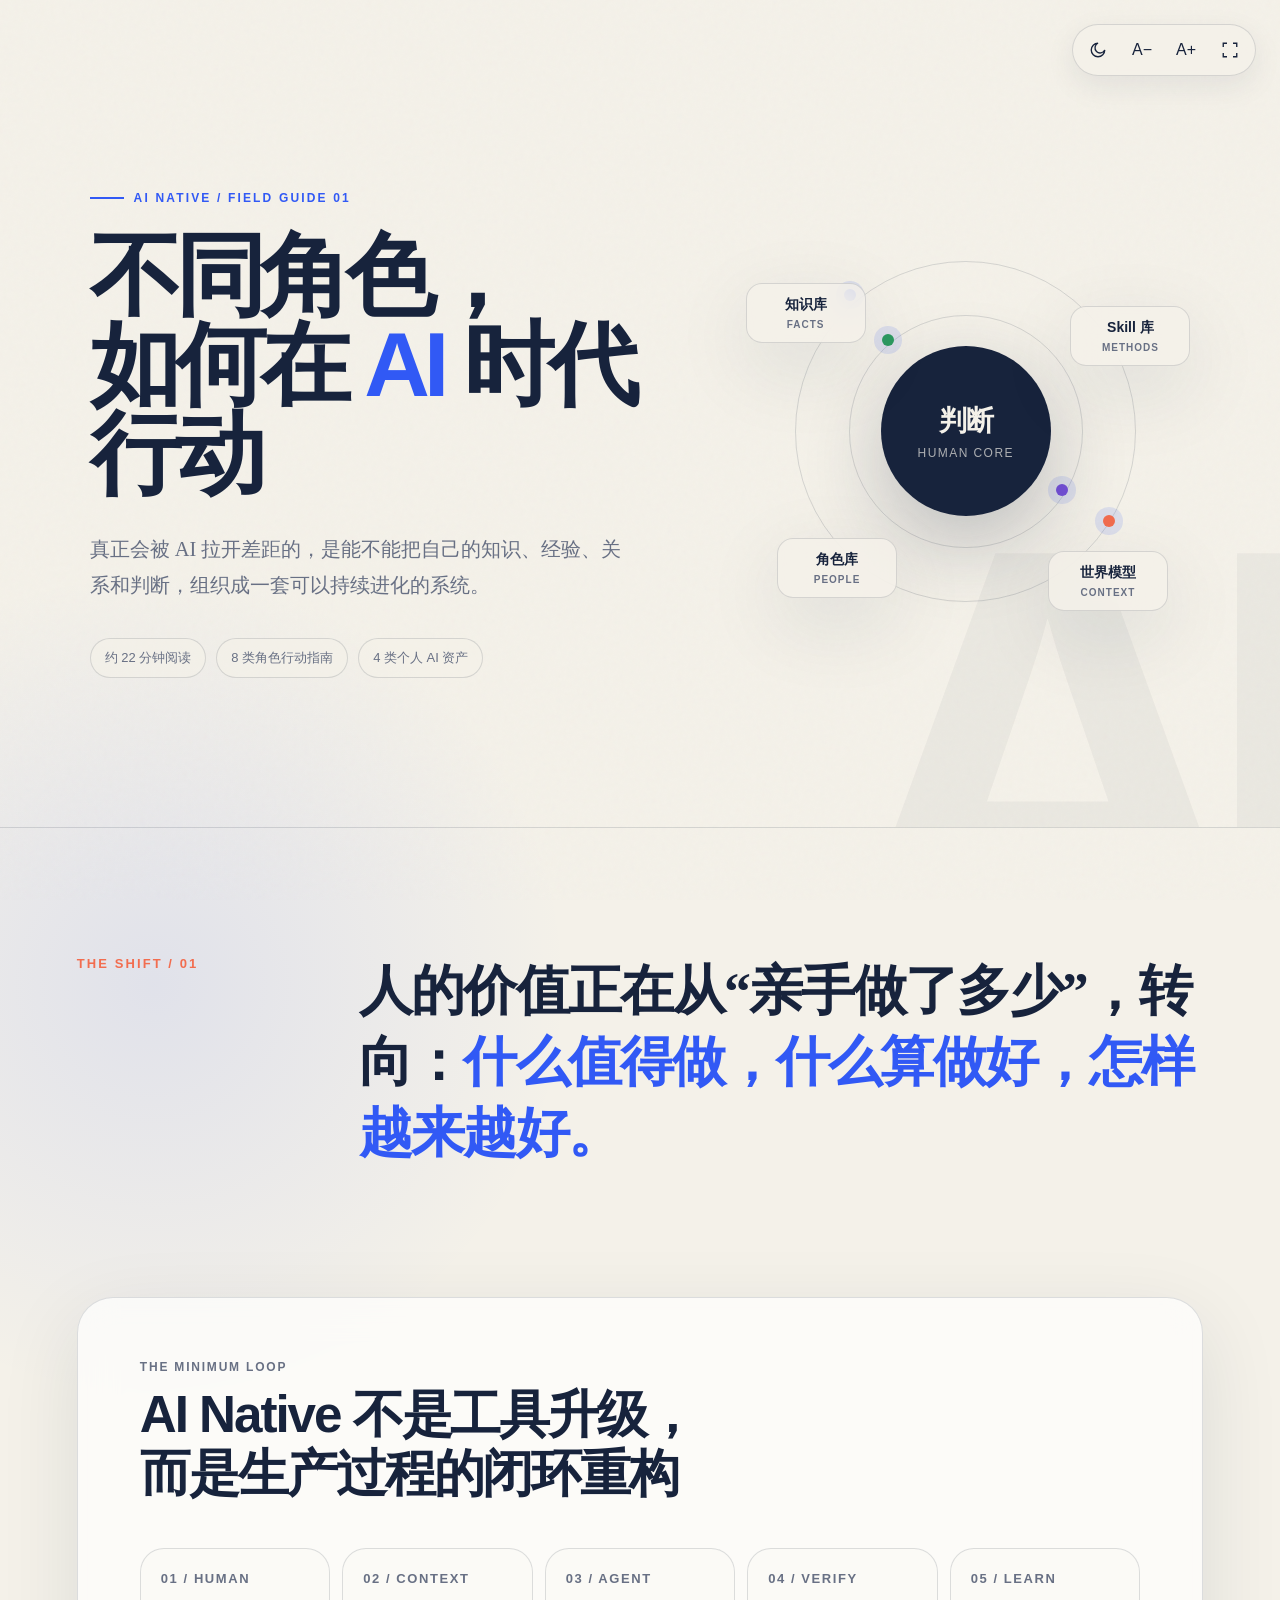
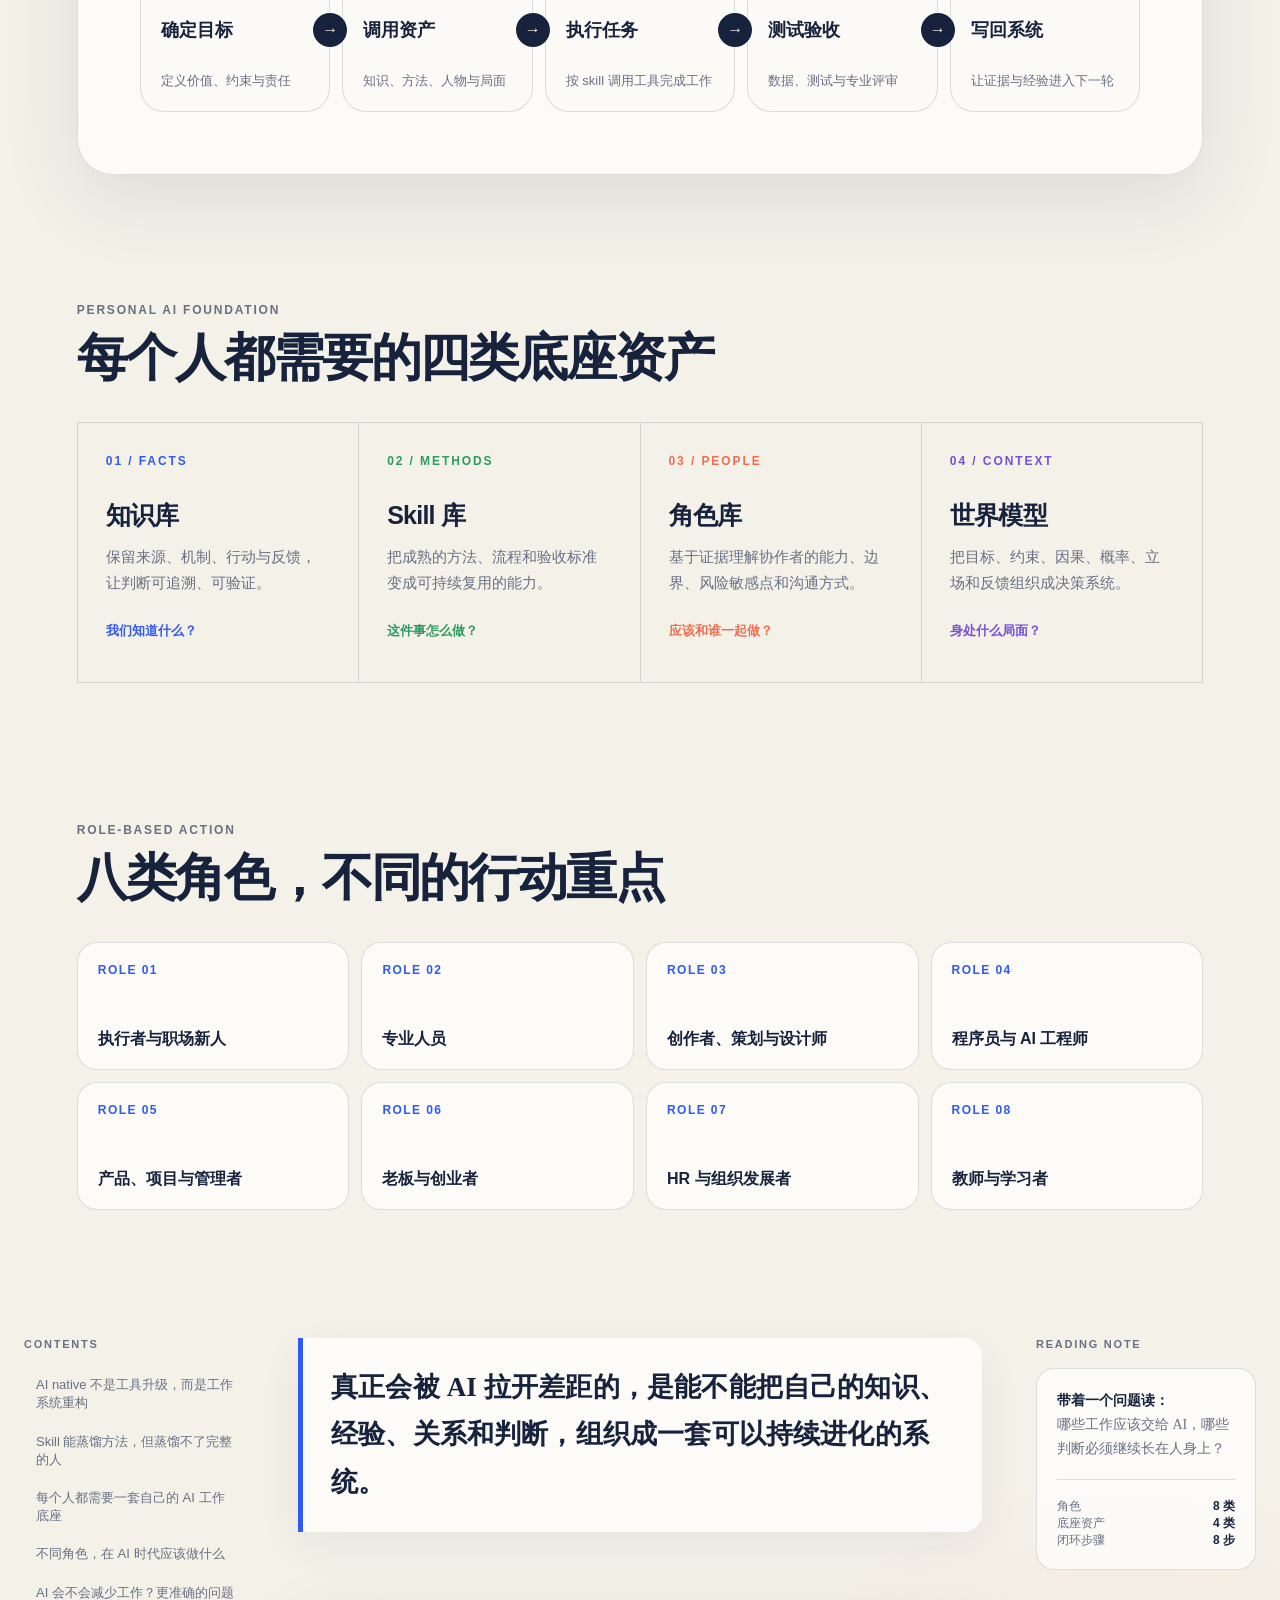
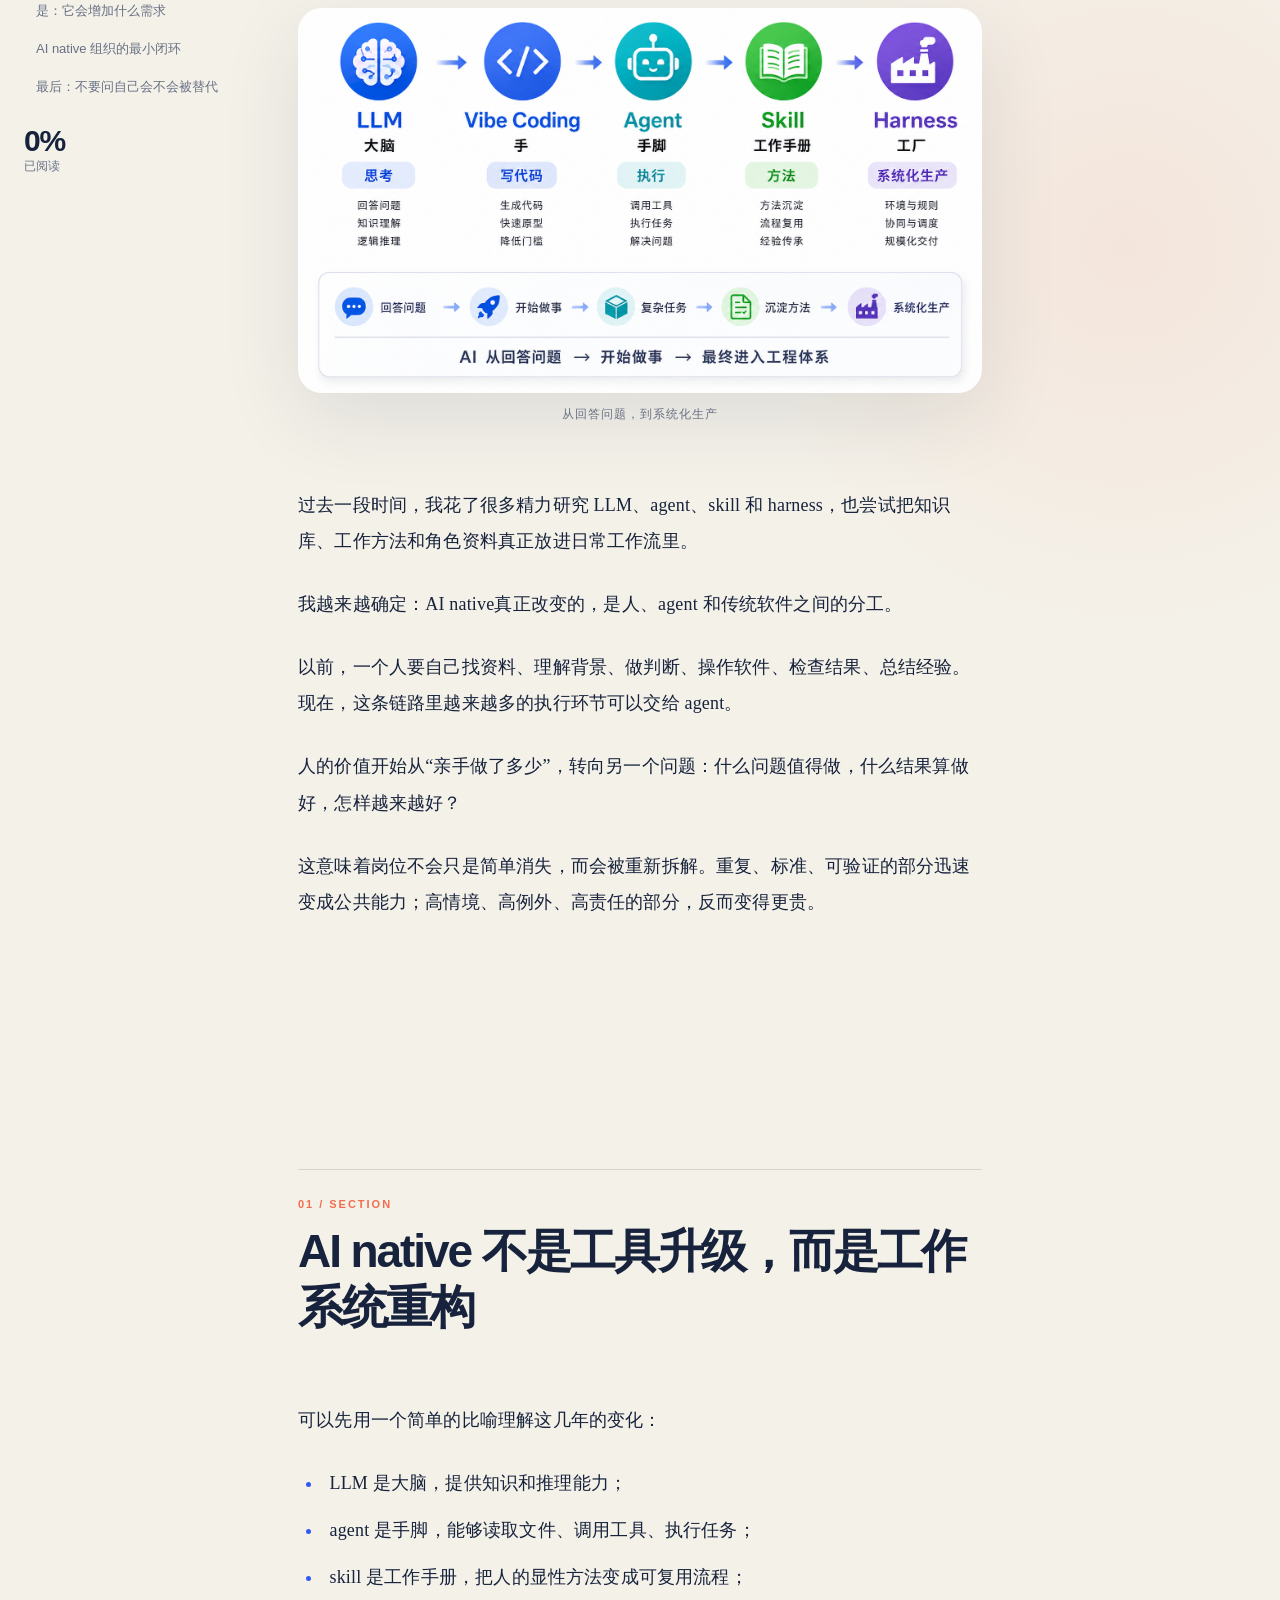
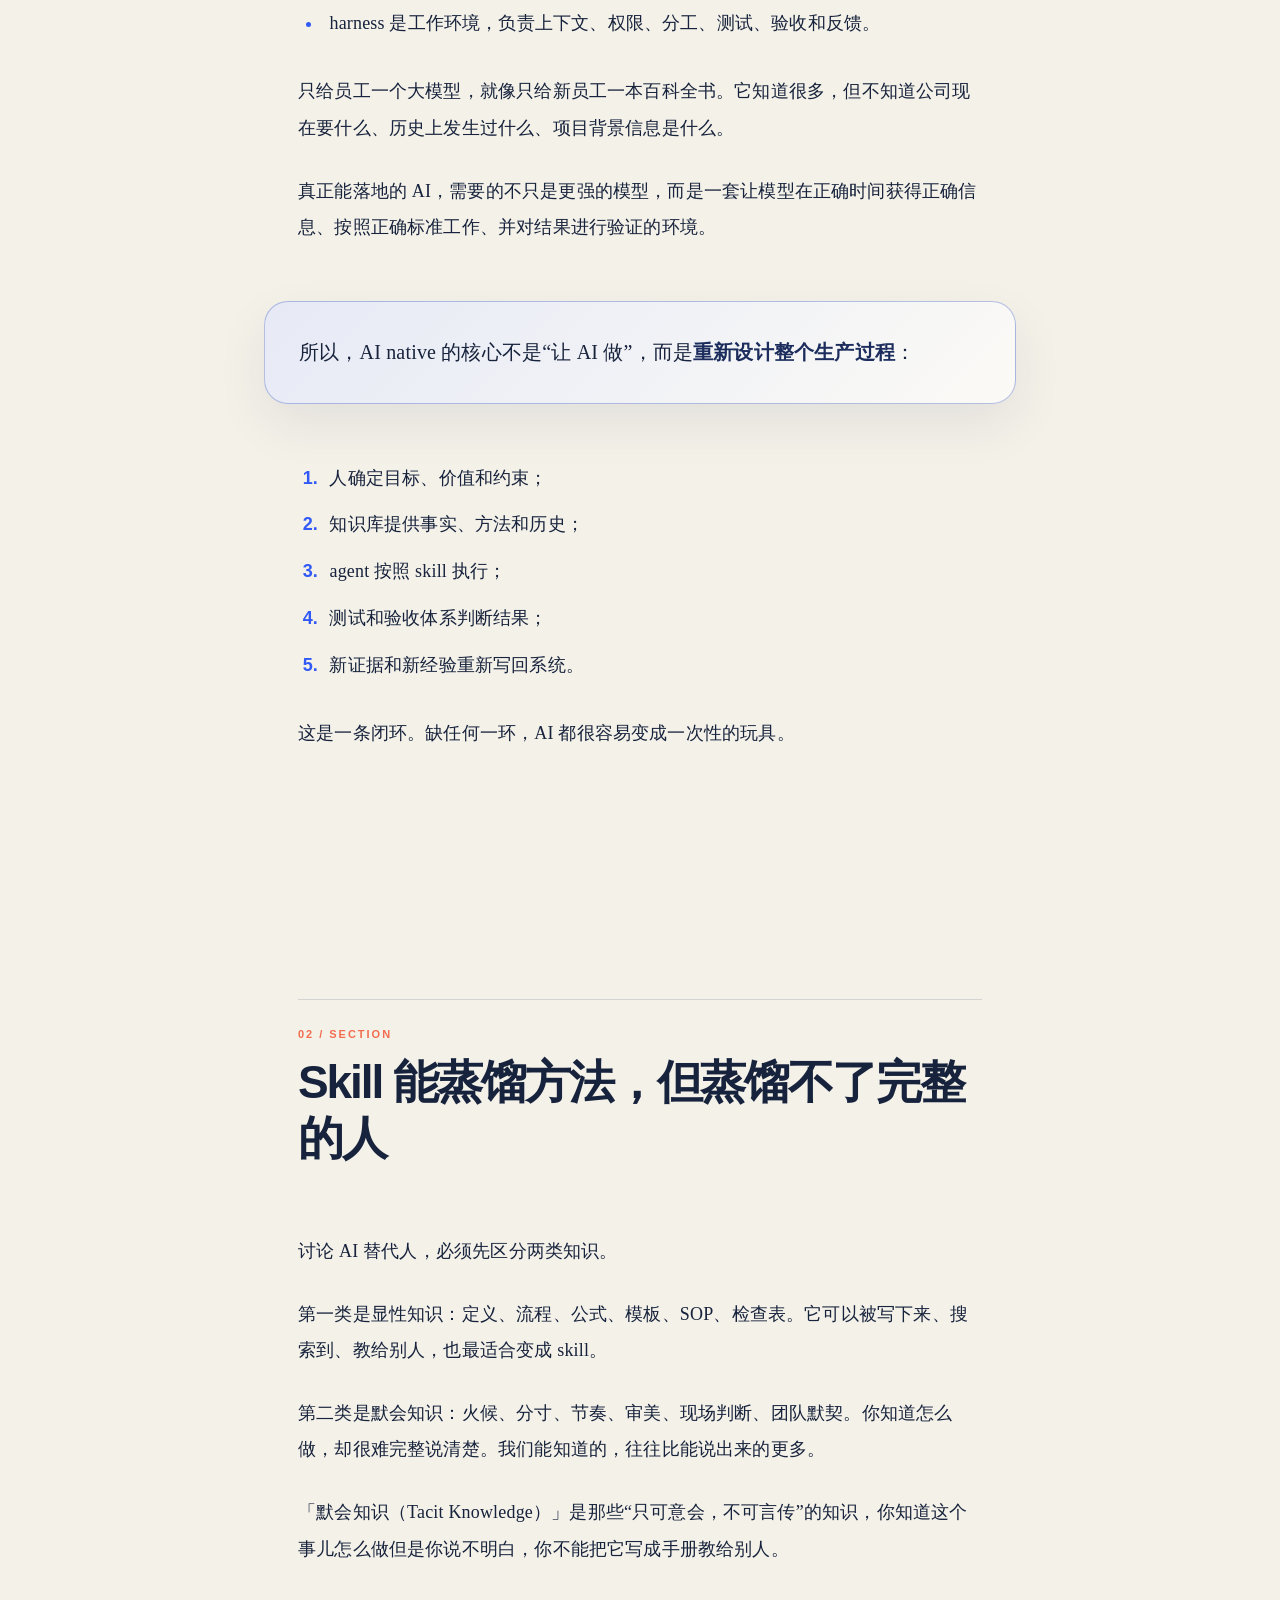
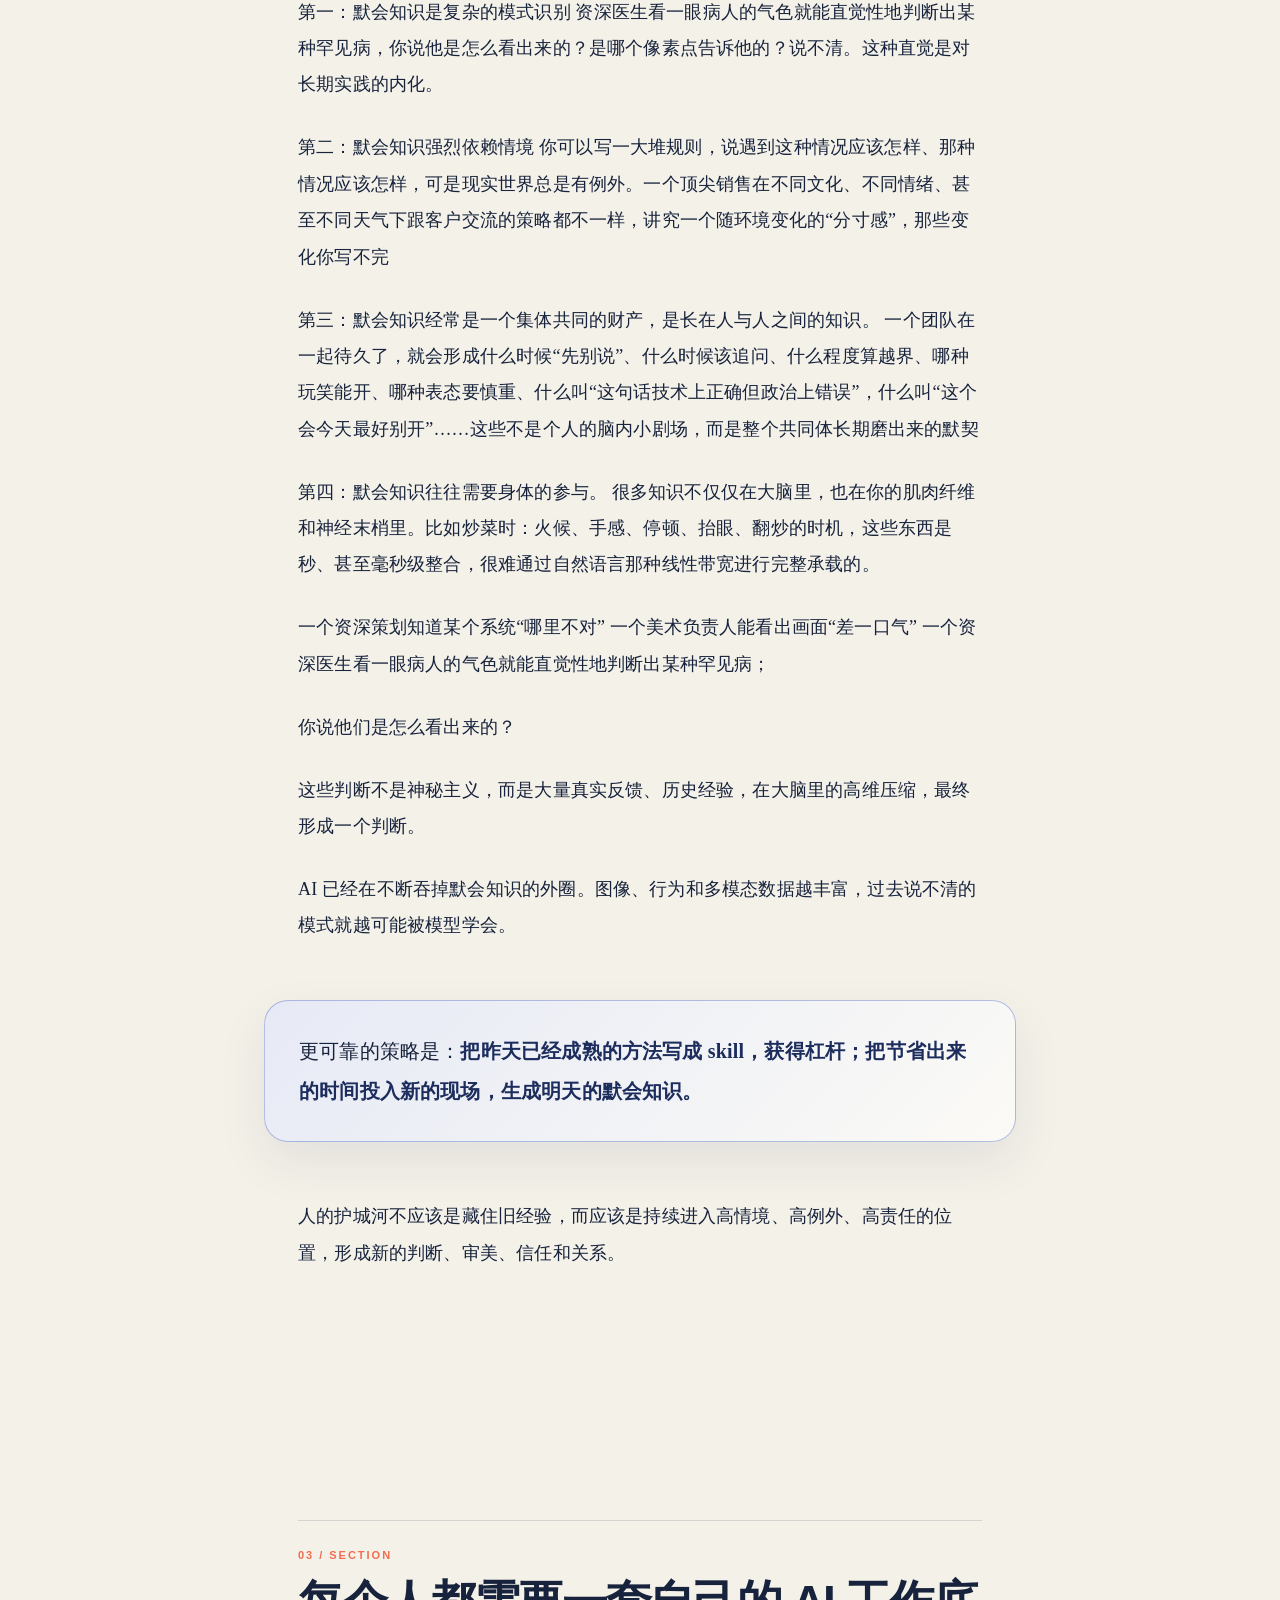
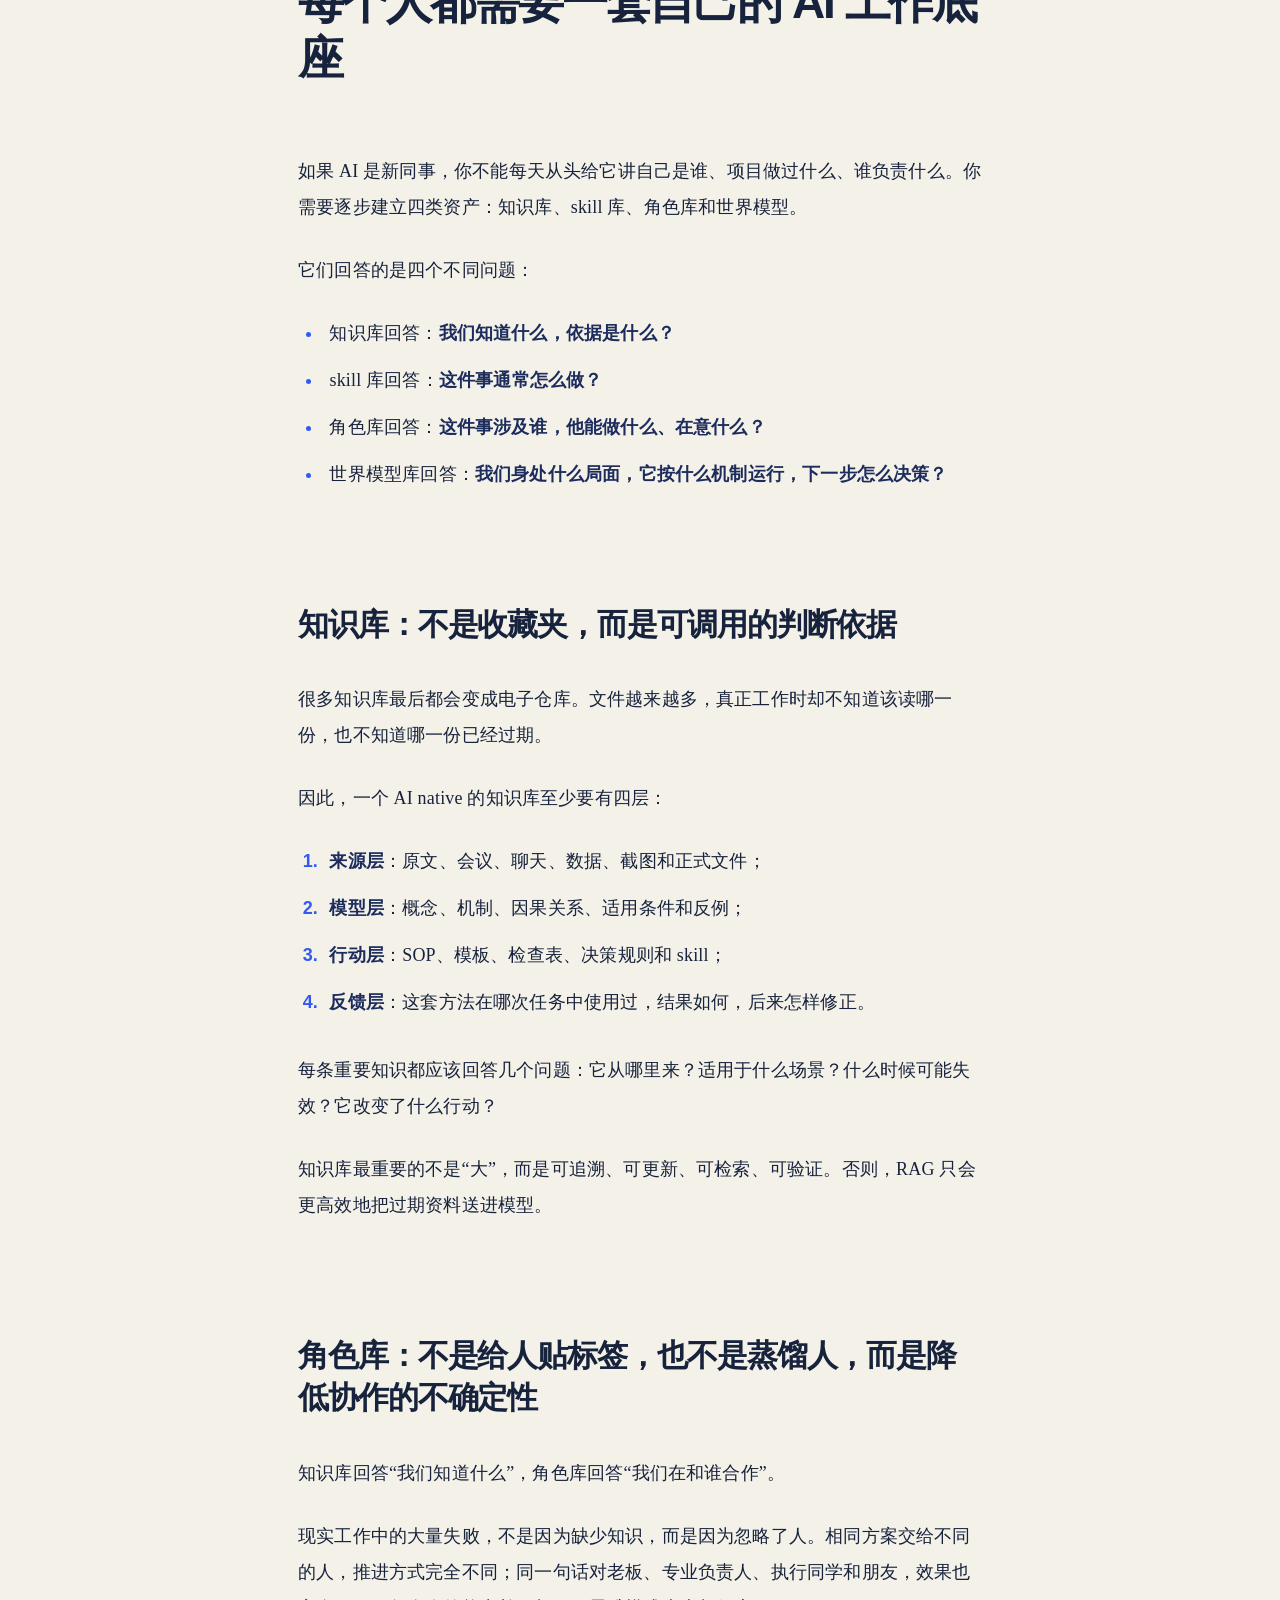
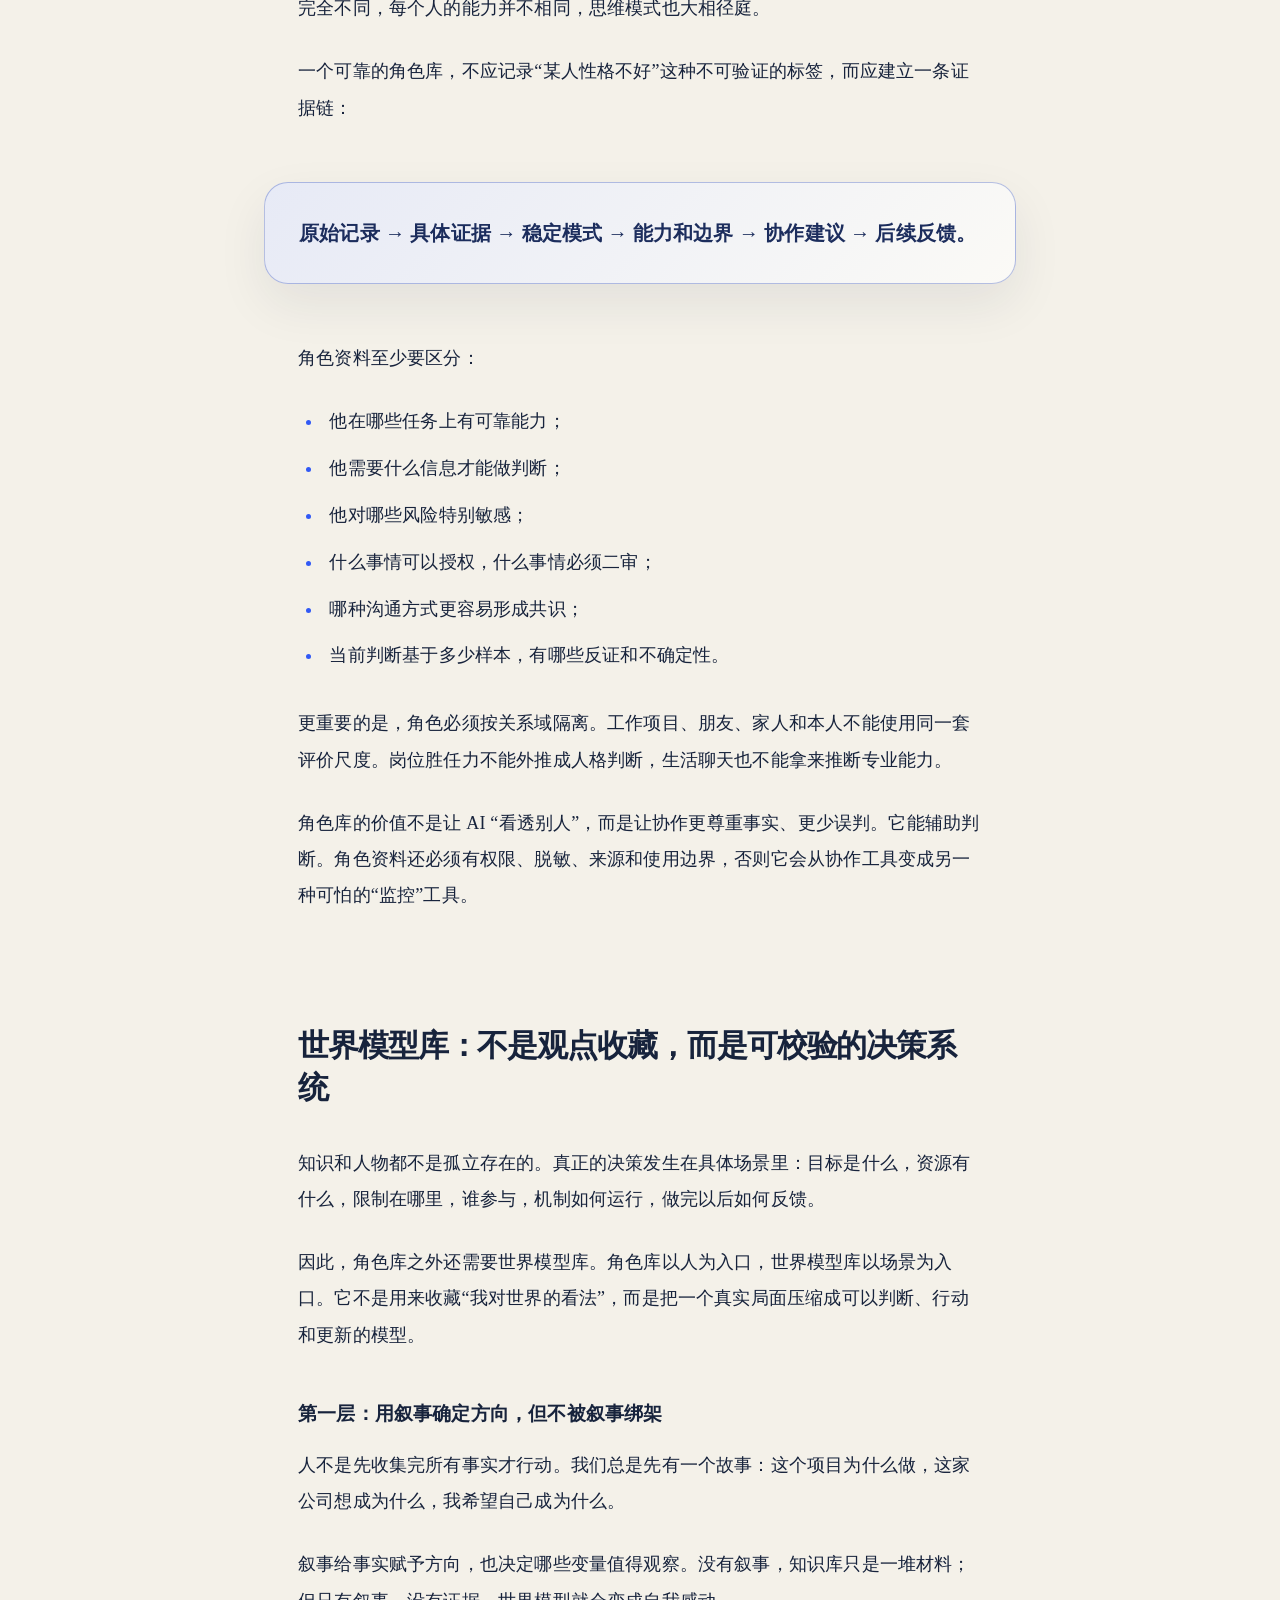
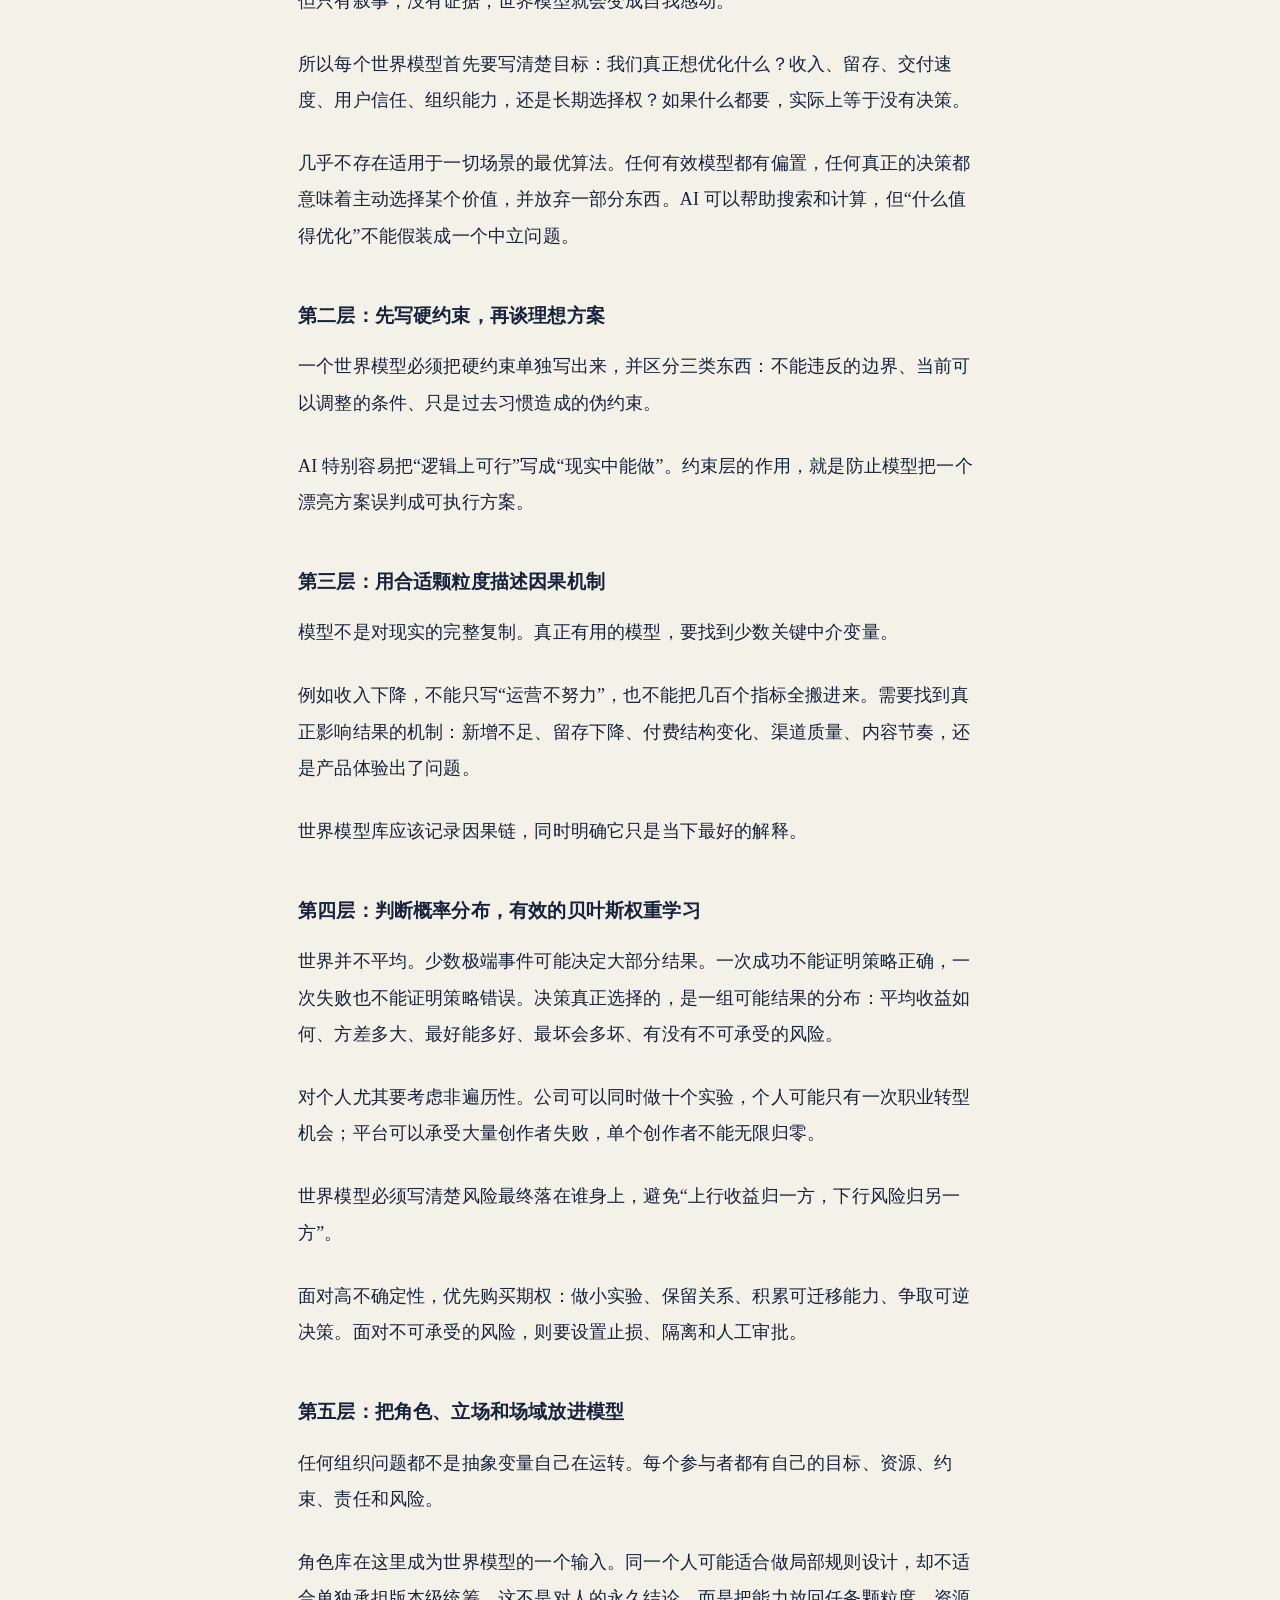
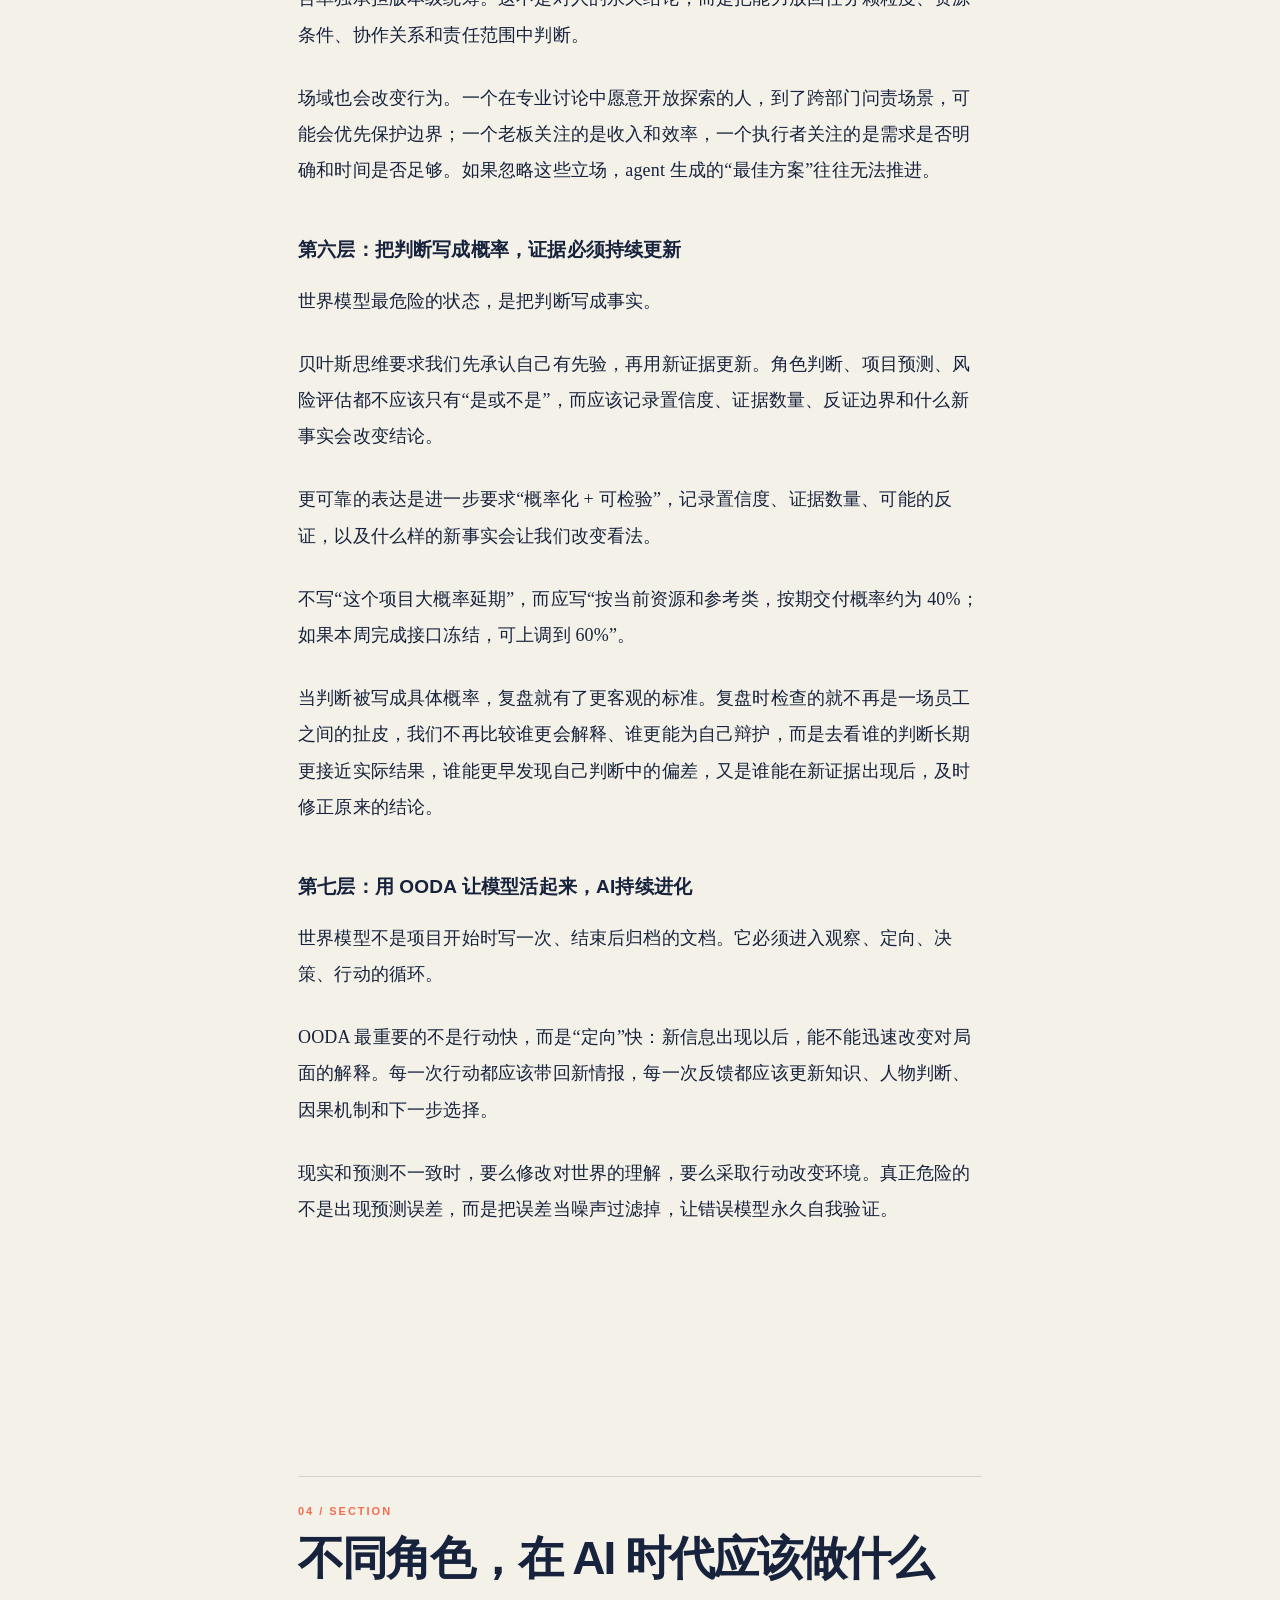
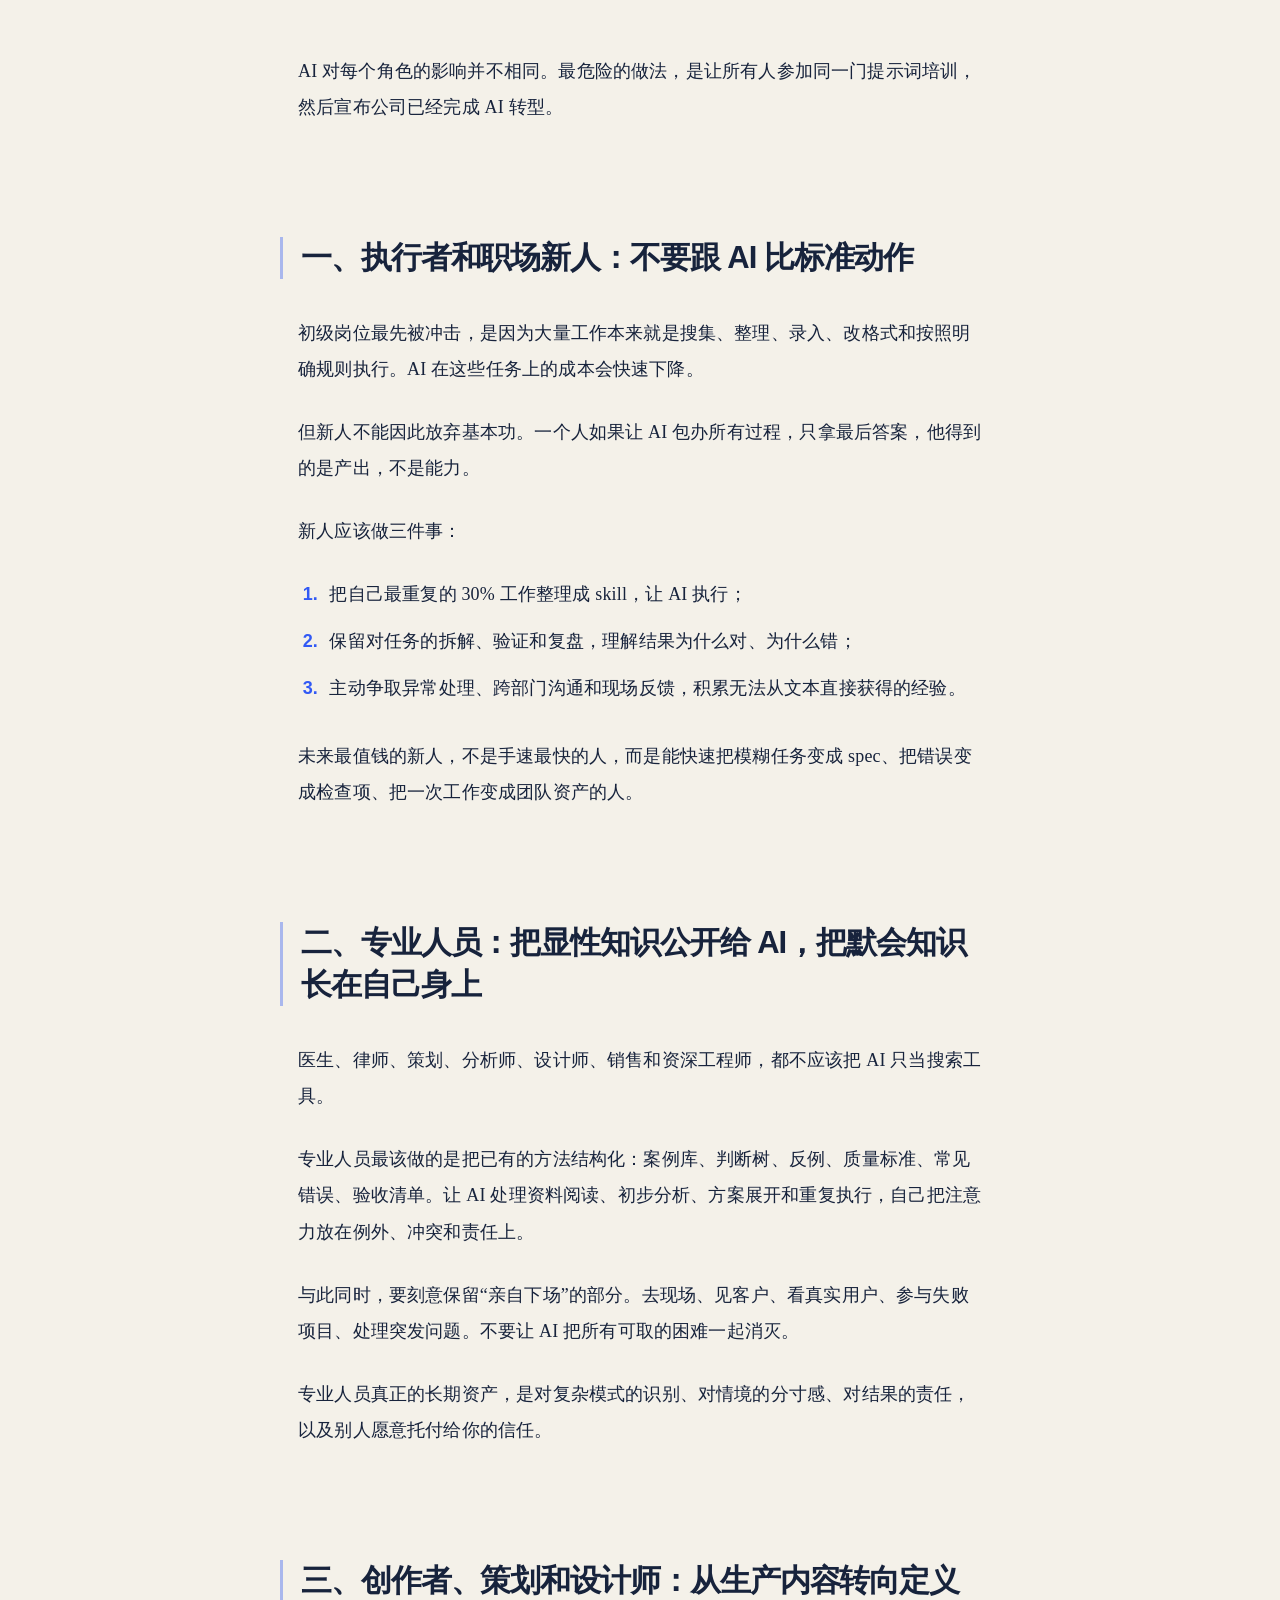
==== docs/ai-native-role-actions/index.html @ bffc010f "Publish AI native role actions" ====
<!doctype html>
<html lang="zh-CN">
<head>
  <meta charset="utf-8">
  <meta name="viewport" content="width=device-width, initial-scale=1">
  <meta name="color-scheme" content="light dark">
  <meta name="theme-color" content="#f4f1e9">
  <title>AI Native 时代：不同角色如何行动</title>
  <style>
:root {
--paper: #f4f1e9;
--paper-2: #ebe7dc;
--ink: #17233c;
--muted: #687084;
--line: rgba(23, 35, 60, .14);
--card: rgba(255, 255, 255, .68);
--solid-card: #fbfaf6;
--blue: #3159f5;
--cyan: #12a9b2;
--green: #2d9b62;
--violet: #7550d9;
--orange: #f26d4f;
--yellow: #f2c94c;
--shadow: 0 24px 80px rgba(23, 35, 60, .10);
--body-size: 18px;
--reading-width: 760px;
--sans: -apple-system, BlinkMacSystemFont, "Segoe UI", "PingFang SC", "Hiragino Sans GB", "Microsoft YaHei", sans-serif;
--serif: "Songti SC", "STSong", "Noto Serif CJK SC", ui-serif, Georgia, serif;
}
html[data-theme="dark"] {
--paper: #111725;
--paper-2: #192131;
--ink: #eef2fb;
--muted: #a7b0c1;
--line: rgba(237, 242, 251, .14);
--card: rgba(29, 38, 56, .78);
--solid-card: #1a2232;
--blue: #7390ff;
--cyan: #51ced4;
--green: #65c58f;
--violet: #a98cff;
--orange: #ff8d70;
--yellow: #ffd86a;
--shadow: 0 28px 90px rgba(0, 0, 0, .30);
}
* { box-sizing: border-box; }
html { scroll-behavior: smooth; }
body {
margin: 0;
background:
radial-gradient(circle at 12% 4%, color-mix(in srgb, var(--blue) 10%, transparent) 0, transparent 26rem),
radial-gradient(circle at 88% 14%, color-mix(in srgb, var(--orange) 9%, transparent) 0, transparent 24rem),
var(--paper);
color: var(--ink);
font-family: var(--sans);
-webkit-font-smoothing: antialiased;
text-rendering: optimizeLegibility;
}
body::before {
content: "";
position: fixed;
inset: 0;
pointer-events: none;
opacity: .20;
z-index: -1;
background-image: url("data:image/svg+xml,%3Csvg viewBox='0 0 180 180' xmlns='http://www.w3.org/2000/svg'%3E%3Cfilter id='n'%3E%3CfeTurbulence type='fractalNoise' baseFrequency='.95' numOctaves='3' stitchTiles='stitch'/%3E%3C/filter%3E%3Crect width='100%25' height='100%25' filter='url(%23n)' opacity='.12'/%3E%3C/svg%3E");
}
a { color: inherit; }
button { font: inherit; }
button, a { -webkit-tap-highlight-color: transparent; }
:focus-visible { outline: 3px solid var(--blue); outline-offset: 3px; }
::selection { background: color-mix(in srgb, var(--yellow) 68%, transparent); color: #17233c; }
.skip-link {
position: fixed;
left: 16px;
top: 16px;
z-index: 100;
transform: translateY(-160%);
padding: 12px 16px;
border-radius: 12px;
background: var(--ink);
color: var(--paper);
text-decoration: none;
transition: transform .2s ease;
}
.skip-link:focus { transform: translateY(0); }
.progress-track {
position: fixed;
inset: 0 0 auto;
height: 4px;
z-index: 90;
background: transparent;
}
.progress-bar {
width: 0;
height: 100%;
background: linear-gradient(90deg, var(--blue), var(--cyan), var(--green));
box-shadow: 0 0 18px color-mix(in srgb, var(--blue) 50%, transparent);
}
.reader-tools {
position: fixed;
right: 24px;
top: 24px;
z-index: 80;
display: flex;
align-items: center;
gap: 6px;
padding: 6px;
border: 1px solid var(--line);
border-radius: 999px;
background: color-mix(in srgb, var(--paper) 82%, transparent);
box-shadow: 0 10px 30px rgba(23, 35, 60, .08);
backdrop-filter: blur(18px);
}
.tool-button {
display: grid;
place-items: center;
width: 38px;
height: 38px;
border: 0;
border-radius: 999px;
color: var(--ink);
background: transparent;
cursor: pointer;
transition: background .18s ease, transform .18s ease;
}
.tool-button:hover { background: var(--card); transform: translateY(-1px); }
.tool-button svg { width: 18px; height: 18px; }
.hero {
position: relative;
min-height: 92vh;
display: grid;
align-items: center;
overflow: clip;
padding: 110px max(28px, 7vw) 74px;
border-bottom: 1px solid var(--line);
}
.hero::after {
content: "AI";
position: absolute;
right: -1vw;
bottom: -13vw;
color: color-mix(in srgb, var(--ink) 4%, transparent);
font: 900 min(48vw, 660px)/.75 var(--sans);
letter-spacing: -.12em;
pointer-events: none;
z-index: -1;
}
.hero-grid {
width: min(1420px, 100%);
margin: 0 auto;
display: grid;
grid-template-columns: minmax(0, 1.1fr) minmax(380px, .9fr);
align-items: center;
gap: clamp(44px, 8vw, 130px);
}
.eyebrow {
display: inline-flex;
align-items: center;
gap: 10px;
margin: 0 0 26px;
color: var(--blue);
font-size: 12px;
font-weight: 750;
letter-spacing: .18em;
text-transform: uppercase;
}
.eyebrow::before { content: ""; width: 34px; height: 2px; background: currentColor; }
.hero h1 {
max-width: 830px;
margin: 0;
font-size: clamp(48px, 7.1vw, 112px);
line-height: .98;
letter-spacing: -.065em;
font-weight: 870;
}
.hero h1 span { color: var(--blue); }
.dek {
max-width: 720px;
margin: 34px 0 0;
font: 500 clamp(18px, 1.6vw, 24px)/1.75 var(--serif);
color: var(--muted);
}
.hero-meta {
display: flex;
flex-wrap: wrap;
gap: 10px;
margin-top: 34px;
}
.meta-pill {
padding: 10px 14px;
border: 1px solid var(--line);
border-radius: 999px;
color: var(--muted);
background: color-mix(in srgb, var(--paper) 70%, transparent);
font-size: 13px;
}
.orbit {
position: relative;
aspect-ratio: 1;
min-height: 440px;
display: grid;
place-items: center;
}
.orbit-ring {
position: absolute;
inset: 12%;
border: 1px solid var(--line);
border-radius: 50%;
animation: spin 32s linear infinite;
}
.orbit-ring::before, .orbit-ring::after {
content: "";
position: absolute;
width: 12px;
height: 12px;
border-radius: 50%;
background: var(--blue);
box-shadow: 0 0 0 8px color-mix(in srgb, var(--blue) 12%, transparent);
}
.orbit-ring::before { left: 14%; top: 8%; }
.orbit-ring::after { right: 6%; bottom: 22%; background: var(--orange); }
.orbit-ring.r2 { inset: 24%; animation-direction: reverse; animation-duration: 24s; }
.orbit-ring.r2::before { background: var(--green); }
.orbit-ring.r2::after { background: var(--violet); }
.orbit-core {
position: relative;
z-index: 2;
width: 170px;
height: 170px;
display: grid;
place-items: center;
border-radius: 50%;
background: var(--ink);
color: var(--paper);
box-shadow: 0 30px 80px color-mix(in srgb, var(--ink) 24%, transparent);
text-align: center;
}
.orbit-core strong { display: block; font-size: 28px; letter-spacing: -.03em; }
.orbit-core small { display: block; margin-top: 6px; opacity: .68; font-size: 12px; letter-spacing: .12em; }
.orbit-label {
position: absolute;
z-index: 3;
min-width: 120px;
padding: 12px 16px;
border: 1px solid var(--line);
border-radius: 16px;
background: color-mix(in srgb, var(--paper) 82%, transparent);
box-shadow: var(--shadow);
backdrop-filter: blur(16px);
font-size: 14px;
font-weight: 700;
text-align: center;
}
.orbit-label small { display: block; margin-top: 5px; color: var(--muted); font-size: 10px; letter-spacing: .1em; }
.orbit-label.l1 { left: 1%; top: 17%; }
.orbit-label.l2 { right: 0; top: 22%; }
.orbit-label.l3 { left: 8%; bottom: 13%; }
.orbit-label.l4 { right: 5%; bottom: 10%; }
@keyframes spin { to { transform: rotate(360deg); } }
.manifesto {
padding: clamp(70px, 10vw, 140px) max(24px, 6vw);
}
.manifesto-inner {
max-width: 1180px;
margin: 0 auto;
display: grid;
grid-template-columns: 180px 1fr;
gap: clamp(32px, 8vw, 110px);
}
.manifesto-index {
color: var(--orange);
font-size: 13px;
font-weight: 800;
letter-spacing: .16em;
}
.manifesto blockquote {
margin: 0;
font: 650 clamp(28px, 4.2vw, 58px)/1.32 var(--serif);
letter-spacing: -.035em;
}
.manifesto blockquote em { color: var(--blue); font-style: normal; }
.system-map {
padding: 0 max(24px, 6vw) clamp(80px, 10vw, 140px);
}
.system-map-inner {
max-width: 1320px;
margin: 0 auto;
padding: clamp(28px, 5vw, 62px);
border: 1px solid var(--line);
border-radius: 36px;
background: var(--card);
box-shadow: var(--shadow);
backdrop-filter: blur(18px);
}
.section-kicker { color: var(--muted); font-size: 12px; font-weight: 750; letter-spacing: .15em; text-transform: uppercase; }
.section-title { margin: 12px 0 0; font-size: clamp(30px, 4vw, 52px); line-height: 1.15; letter-spacing: -.04em; }
.loop {
margin-top: 44px;
display: grid;
grid-template-columns: repeat(5, 1fr);
gap: 12px;
align-items: stretch;
}
.loop-step {
position: relative;
min-height: 164px;
padding: 20px;
border-radius: 24px;
background: var(--solid-card);
border: 1px solid var(--line);
display: flex;
flex-direction: column;
justify-content: space-between;
}
.loop-step:not(:last-child)::after {
content: "→";
position: absolute;
right: -18px;
top: 50%;
transform: translateY(-50%);
z-index: 2;
width: 34px;
height: 34px;
display: grid;
place-items: center;
border-radius: 50%;
background: var(--ink);
color: var(--paper);
font-weight: 800;
}
.step-no { color: var(--blue); font-size: 12px; font-weight: 800; letter-spacing: .12em; }
.loop-step strong { font-size: 18px; }
.loop-step span { color: var(--muted); font-size: 13px; line-height: 1.55; }
.asset-map {
max-width: 1320px;
margin: 0 auto;
padding: 0 max(24px, 6vw) clamp(86px, 11vw, 150px);
}
.asset-grid {
margin-top: 34px;
display: grid;
grid-template-columns: repeat(4, 1fr);
border-top: 1px solid var(--line);
border-left: 1px solid var(--line);
}
.asset-card {
min-height: 260px;
padding: 28px;
border-right: 1px solid var(--line);
border-bottom: 1px solid var(--line);
background: color-mix(in srgb, var(--paper) 62%, transparent);
transition: background .2s ease, transform .2s ease;
}
.asset-card:hover { background: var(--card); transform: translateY(-4px); }
.asset-card:nth-child(1) { --asset-color: var(--blue); }
.asset-card:nth-child(2) { --asset-color: var(--green); }
.asset-card:nth-child(3) { --asset-color: var(--orange); }
.asset-card:nth-child(4) { --asset-color: var(--violet); }
.asset-no { color: var(--asset-color); font-size: 12px; font-weight: 850; letter-spacing: .16em; }
.asset-card h3 { margin: 30px 0 12px; color: var(--ink); font-size: 25px; letter-spacing: -.03em; }
.asset-card p { margin: 0; color: var(--muted); font-size: 15px; line-height: 1.75; }
.asset-question { display: inline-block; margin-top: 26px; color: var(--asset-color); font-size: 13px; font-weight: 720; }
.role-index {
max-width: 1320px;
margin: 0 auto;
padding: 0 max(24px, 6vw) clamp(90px, 10vw, 140px);
}
.role-grid {
display: grid;
grid-template-columns: repeat(4, 1fr);
gap: 12px;
margin-top: 34px;
}
.role-link {
min-height: 128px;
padding: 20px;
border: 1px solid var(--line);
border-radius: 20px;
display: flex;
flex-direction: column;
justify-content: space-between;
text-decoration: none;
background: var(--card);
transition: transform .18s ease, border-color .18s ease, background .18s ease;
}
.role-link:hover { transform: translateY(-4px); border-color: var(--blue); background: var(--solid-card); }
.role-link b { color: var(--blue); font-size: 12px; letter-spacing: .12em; }
.role-link span { font-size: 16px; font-weight: 720; line-height: 1.35; }
.reading-shell {
position: relative;
max-width: 1320px;
margin: 0 auto;
padding: 0 24px 120px;
display: grid;
grid-template-columns: 220px minmax(0, var(--reading-width)) 220px;
justify-content: center;
gap: 54px;
}
.toc, .article-aside { position: sticky; top: 94px; align-self: start; }
.toc-label, .aside-label { margin: 0 0 18px; color: var(--muted); font-size: 11px; font-weight: 800; letter-spacing: .16em; text-transform: uppercase; }
.toc-list { margin: 0; padding: 0; list-style: none; }
.toc-list li { margin: 0 0 4px; }
.toc-list a {
display: block;
padding: 8px 10px;
border-left: 2px solid transparent;
color: var(--muted);
font-size: 13px;
line-height: 1.4;
text-decoration: none;
transition: color .18s ease, border-color .18s ease, transform .18s ease;
}
.toc-list a:hover, .toc-list a.active { color: var(--ink); border-color: var(--blue); transform: translateX(3px); }
.toc-progress { margin-top: 20px; color: var(--muted); font-size: 12px; }
.toc-progress strong { color: var(--ink); font-size: 30px; letter-spacing: -.04em; }
.aside-card {
padding: 20px;
border: 1px solid var(--line);
border-radius: 18px;
background: var(--card);
}
.aside-card p { margin: 0; color: var(--muted); font: 14px/1.7 var(--serif); }
.aside-card strong { color: var(--ink); }
.aside-rule { height: 1px; margin: 18px 0; background: var(--line); }
.aside-stat { display: flex; justify-content: space-between; gap: 12px; color: var(--muted); font-size: 12px; }
.aside-stat b { color: var(--ink); }
.article-body {
min-width: 0;
font: 400 var(--body-size)/2.02 var(--serif);
letter-spacing: .01em;
}
.article-body > h1:first-child { display: none; }
.article-body p { margin: 0 0 1.48em; }
.article-body > p:first-of-type:has(img) { margin: 0 0 64px; }
.article-body img { display: block; width: 100%; height: auto; border-radius: 24px; box-shadow: var(--shadow); }
.article-body .source-figure { position: relative; }
.article-body .source-figure::after {
content: "从回答问题，到系统化生产";
display: block;
margin-top: 12px;
color: var(--muted);
font: 12px/1.5 var(--sans);
letter-spacing: .08em;
text-align: center;
}
.article-body h2, .article-body h3 { scroll-margin-top: 84px; font-family: var(--sans); }
.article-body h2 {
position: relative;
margin: 5.4em 0 1.45em;
padding-top: 28px;
border-top: 1px solid var(--line);
font-size: clamp(30px, 4vw, 46px);
line-height: 1.22;
letter-spacing: -.045em;
}
.article-body h2::before {
content: attr(data-index);
display: block;
margin-bottom: 12px;
color: var(--orange);
font-size: 11px;
font-weight: 850;
letter-spacing: .18em;
}
.article-body h3 {
margin: 3.6em 0 1.15em;
font-size: clamp(23px, 2.5vw, 31px);
line-height: 1.35;
letter-spacing: -.035em;
}
.article-body h4 { margin: 2.5em 0 1em; font: 750 19px/1.45 var(--sans); }
.article-body strong { font-weight: 700; color: color-mix(in srgb, var(--ink) 82%, var(--blue)); }
.article-body blockquote {
margin: 0 0 2.8em;
padding: 26px 28px;
border: 0;
border-left: 5px solid var(--blue);
border-radius: 0 18px 18px 0;
background: var(--card);
color: var(--ink);
font: 620 clamp(20px, 2.6vw, 27px)/1.75 var(--serif);
box-shadow: 0 14px 44px rgba(23, 35, 60, .06);
}
.article-body blockquote p:last-child { margin-bottom: 0; }
.article-body ul, .article-body ol { margin: 0 0 1.75em; padding-left: 1.4em; }
.article-body li { margin: .58em 0; padding-left: .35em; }
.article-body li::marker { color: var(--blue); font-family: var(--sans); font-weight: 800; }
.article-body .keyline {
margin: 2.8em -34px;
padding: 30px 34px;
border-radius: 24px;
color: var(--ink);
background: linear-gradient(135deg, color-mix(in srgb, var(--blue) 10%, var(--solid-card)), var(--solid-card));
border: 1px solid color-mix(in srgb, var(--blue) 22%, var(--line));
box-shadow: 0 20px 50px rgba(23, 35, 60, .08);
font-size: calc(var(--body-size) + 2px);
}
.article-body .role-section {
margin-left: -18px;
padding-left: 18px;
border-left: 3px solid color-mix(in srgb, var(--blue) 38%, transparent);
}
.article-body hr { margin: 4em 0; border: 0; border-top: 1px solid var(--line); }
.closing-card {
max-width: 1000px;
margin: 0 auto 110px;
padding: clamp(34px, 6vw, 72px);
border-radius: 34px;
color: white;
background: #1d347f;
box-shadow: 0 34px 90px rgba(18, 33, 80, .28);
}
.closing-card .section-kicker { color: rgba(255,255,255,.65); }
.closing-card h2 { margin: 12px 0 32px; font-size: clamp(31px, 5vw, 56px); line-height: 1.13; letter-spacing: -.045em; }
.question-list { display: grid; gap: 10px; margin: 0; padding: 0; list-style: none; counter-reset: reflection; }
.question-list li {
counter-increment: reflection;
display: grid;
grid-template-columns: 34px 1fr;
gap: 14px;
align-items: start;
padding: 16px 0;
border-top: 1px solid rgba(255,255,255,.16);
font: 18px/1.65 var(--serif);
}
.question-list li::before { content: "0" counter(reflection); color: #91a8ff; font: 800 12px/2.4 var(--sans); letter-spacing: .1em; }
.footer {
padding: 38px 24px 60px;
border-top: 1px solid var(--line);
color: var(--muted);
text-align: center;
font-size: 12px;
letter-spacing: .08em;
}
body.focus-mode .toc, body.focus-mode .article-aside, body.focus-mode .role-index, body.focus-mode .asset-map, body.focus-mode .system-map { display: none; }
body.focus-mode .reading-shell { grid-template-columns: minmax(0, var(--reading-width)); }
@media (max-width: 1180px) {
.reading-shell { grid-template-columns: 180px minmax(0, var(--reading-width)); gap: 36px; }
.article-aside { display: none; }
.role-grid { grid-template-columns: repeat(2, 1fr); }
}
@media (max-width: 900px) {
.reader-tools { right: 12px; top: 12px; }
.hero { min-height: auto; padding: 110px 24px 80px; }
.hero-grid { grid-template-columns: 1fr; }
.orbit { min-height: 420px; width: min(520px, 100%); margin: 0 auto; }
.loop { grid-template-columns: 1fr; }
.loop-step { min-height: 126px; }
.loop-step:not(:last-child)::after { right: 50%; top: auto; bottom: -22px; transform: translateX(50%) rotate(90deg); }
.asset-grid { grid-template-columns: repeat(2, 1fr); }
.manifesto-inner { grid-template-columns: 1fr; gap: 20px; }
.reading-shell { grid-template-columns: minmax(0, var(--reading-width)); padding-inline: 28px; }
.toc { display: none; }
}
@media (max-width: 620px) {
.tool-button:nth-child(2), .tool-button:nth-child(3) { display: none; }
.hero h1 { font-size: clamp(46px, 15vw, 72px); }
.dek { font-size: 18px; }
.orbit { min-height: 330px; }
.orbit-core { width: 120px; height: 120px; }
.orbit-core strong { font-size: 22px; }
.orbit-label { min-width: 96px; padding: 10px; font-size: 12px; }
.asset-grid, .role-grid { grid-template-columns: 1fr; }
.asset-card { min-height: auto; }
.reading-shell { padding-inline: 20px; }
.article-body { --body-size: 17px; line-height: 1.95; }
.article-body h2 { margin-top: 4em; }
.article-body .keyline { margin-inline: 0; padding: 24px; }
.article-body blockquote { padding: 22px; }
.closing-card { margin-inline: 14px; border-radius: 26px; }
}
@media (prefers-reduced-motion: reduce) {
html { scroll-behavior: auto; }
*, *::before, *::after { animation-duration: .01ms !important; animation-iteration-count: 1 !important; transition-duration: .01ms !important; }
}
@media print {
.reader-tools, .progress-track, .toc, .article-aside, .role-index, .asset-map, .system-map, .orbit { display: none !important; }
body { background: white; color: #17233c; }
.hero { min-height: auto; padding: 50px 0; }
.hero-grid { display: block; }
.reading-shell { display: block; max-width: 760px; padding: 0; }
.article-body { color: #17233c; }
.article-body h2, .article-body h3 { break-after: avoid; }
.article-body img, .article-body blockquote, .article-body .keyline { break-inside: avoid; }
}
</style>
</head>
<body>
  <a class="skip-link" href="#article">跳到正文</a>
  <div class="progress-track" aria-hidden="true"><div class="progress-bar" id="progressBar"></div></div>

  <div class="reader-tools" aria-label="阅读工具">
    <button class="tool-button" id="themeButton" type="button" title="切换深浅色" aria-label="切换深浅色">
      <svg viewBox="0 0 24 24" fill="none" stroke="currentColor" stroke-width="1.8" aria-hidden="true"><path d="M12 3a6.8 6.8 0 1 0 9 9 9 9 0 1 1-9-9Z" /></svg>
    </button>
    <button class="tool-button" id="smallerButton" type="button" title="减小字号" aria-label="减小正文字号"><span aria-hidden="true">A−</span></button>
    <button class="tool-button" id="largerButton" type="button" title="增大字号" aria-label="增大正文字号"><span aria-hidden="true">A+</span></button>
    <button class="tool-button" id="focusButton" type="button" title="专注模式" aria-label="切换专注模式" aria-pressed="false">
      <svg viewBox="0 0 24 24" fill="none" stroke="currentColor" stroke-width="1.8" aria-hidden="true"><path d="M8 3H3v5M16 3h5v5M8 21H3v-5M16 21h5v-5" /></svg>
    </button>
  </div>

  <header class="hero">
    <div class="hero-grid">
      <div>
        <p class="eyebrow">AI Native / Field Guide 01</p>
        <h1>不同角色，<br>如何在 <span>AI</span> 时代行动</h1>
        <p class="dek">真正会被 AI 拉开差距的，是能不能把自己的知识、经验、关系和判断，组织成一套可以持续进化的系统。</p>
        <div class="hero-meta" aria-label="文章信息">
          <span class="meta-pill">约 22 分钟阅读</span>
          <span class="meta-pill">8 类角色行动指南</span>
          <span class="meta-pill">4 类个人 AI 资产</span>
        </div>
      </div>
      <div class="orbit" aria-label="AI 工作系统示意图">
        <div class="orbit-ring"></div>
        <div class="orbit-ring r2"></div>
        <div class="orbit-core"><div><strong>判断</strong><small>HUMAN CORE</small></div></div>
        <div class="orbit-label l1">知识库<small>FACTS</small></div>
        <div class="orbit-label l2">Skill 库<small>METHODS</small></div>
        <div class="orbit-label l3">角色库<small>PEOPLE</small></div>
        <div class="orbit-label l4">世界模型<small>CONTEXT</small></div>
      </div>
    </div>
  </header>

  <section class="manifesto" aria-labelledby="manifesto-title">
    <div class="manifesto-inner">
      <div class="manifesto-index" id="manifesto-title">THE SHIFT / 01</div>
      <blockquote>人的价值正在从“亲手做了多少”，转向：<em>什么值得做，什么算做好，怎样越来越好。</em></blockquote>
    </div>
  </section>

  <section class="system-map" aria-labelledby="loop-title">
    <div class="system-map-inner">
      <div class="section-kicker">The minimum loop</div>
      <h2 class="section-title" id="loop-title">AI Native 不是工具升级，<br>而是生产过程的闭环重构</h2>
      <div class="loop">
        <div class="loop-step"><span class="step-no">01 / HUMAN</span><strong>确定目标</strong><span>定义价值、约束与责任</span></div>
        <div class="loop-step"><span class="step-no">02 / CONTEXT</span><strong>调用资产</strong><span>知识、方法、人物与局面</span></div>
        <div class="loop-step"><span class="step-no">03 / AGENT</span><strong>执行任务</strong><span>按 skill 调用工具完成工作</span></div>
        <div class="loop-step"><span class="step-no">04 / VERIFY</span><strong>测试验收</strong><span>数据、测试与专业评审</span></div>
        <div class="loop-step"><span class="step-no">05 / LEARN</span><strong>写回系统</strong><span>让证据与经验进入下一轮</span></div>
      </div>
    </div>
  </section>

  <section class="asset-map" aria-labelledby="asset-title">
    <div class="section-kicker">Personal AI foundation</div>
    <h2 class="section-title" id="asset-title">每个人都需要的四类底座资产</h2>
    <div class="asset-grid">
      <article class="asset-card"><span class="asset-no">01 / FACTS</span><h3>知识库</h3><p>保留来源、机制、行动与反馈，让判断可追溯、可验证。</p><span class="asset-question">我们知道什么？</span></article>
      <article class="asset-card"><span class="asset-no">02 / METHODS</span><h3>Skill 库</h3><p>把成熟的方法、流程和验收标准变成可持续复用的能力。</p><span class="asset-question">这件事怎么做？</span></article>
      <article class="asset-card"><span class="asset-no">03 / PEOPLE</span><h3>角色库</h3><p>基于证据理解协作者的能力、边界、风险敏感点和沟通方式。</p><span class="asset-question">应该和谁一起做？</span></article>
      <article class="asset-card"><span class="asset-no">04 / CONTEXT</span><h3>世界模型</h3><p>把目标、约束、因果、概率、立场和反馈组织成决策系统。</p><span class="asset-question">身处什么局面？</span></article>
    </div>
  </section>

  <section class="role-index" aria-labelledby="role-title">
    <div class="section-kicker">Role-based action</div>
    <h2 class="section-title" id="role-title">八类角色，不同的行动重点</h2>
    <div class="role-grid">
      <a class="role-link" href="#" data-role="一、"><b>ROLE 01</b><span>执行者与职场新人</span></a>
      <a class="role-link" href="#" data-role="二、"><b>ROLE 02</b><span>专业人员</span></a>
      <a class="role-link" href="#" data-role="三、"><b>ROLE 03</b><span>创作者、策划与设计师</span></a>
      <a class="role-link" href="#" data-role="四、"><b>ROLE 04</b><span>程序员与 AI 工程师</span></a>
      <a class="role-link" href="#" data-role="五、"><b>ROLE 05</b><span>产品、项目与管理者</span></a>
      <a class="role-link" href="#" data-role="六、"><b>ROLE 06</b><span>老板与创业者</span></a>
      <a class="role-link" href="#" data-role="七、"><b>ROLE 07</b><span>HR 与组织发展者</span></a>
      <a class="role-link" href="#" data-role="八、"><b>ROLE 08</b><span>教师与学习者</span></a>
    </div>
  </section>

  <main class="reading-shell" id="article">
    <nav class="toc" aria-label="文章目录">
      <p class="toc-label">Contents</p>
      <ol class="toc-list" id="tocList"></ol>
      <div class="toc-progress"><strong id="readPercent">0%</strong><br>已阅读</div>
    </nav>

    <article class="article-body">
<h1 id="ai-native-时代不同角色如何行动">AI Native
时代：不同角色如何行动</h1>
<blockquote>
<p>真正会被 AI
拉开差距的，是能不能把自己的知识、经验、关系和判断，组织成一套可以持续进化的系统。</p>
</blockquote>
<p><img role="img" aria-label="2" src="[data-uri]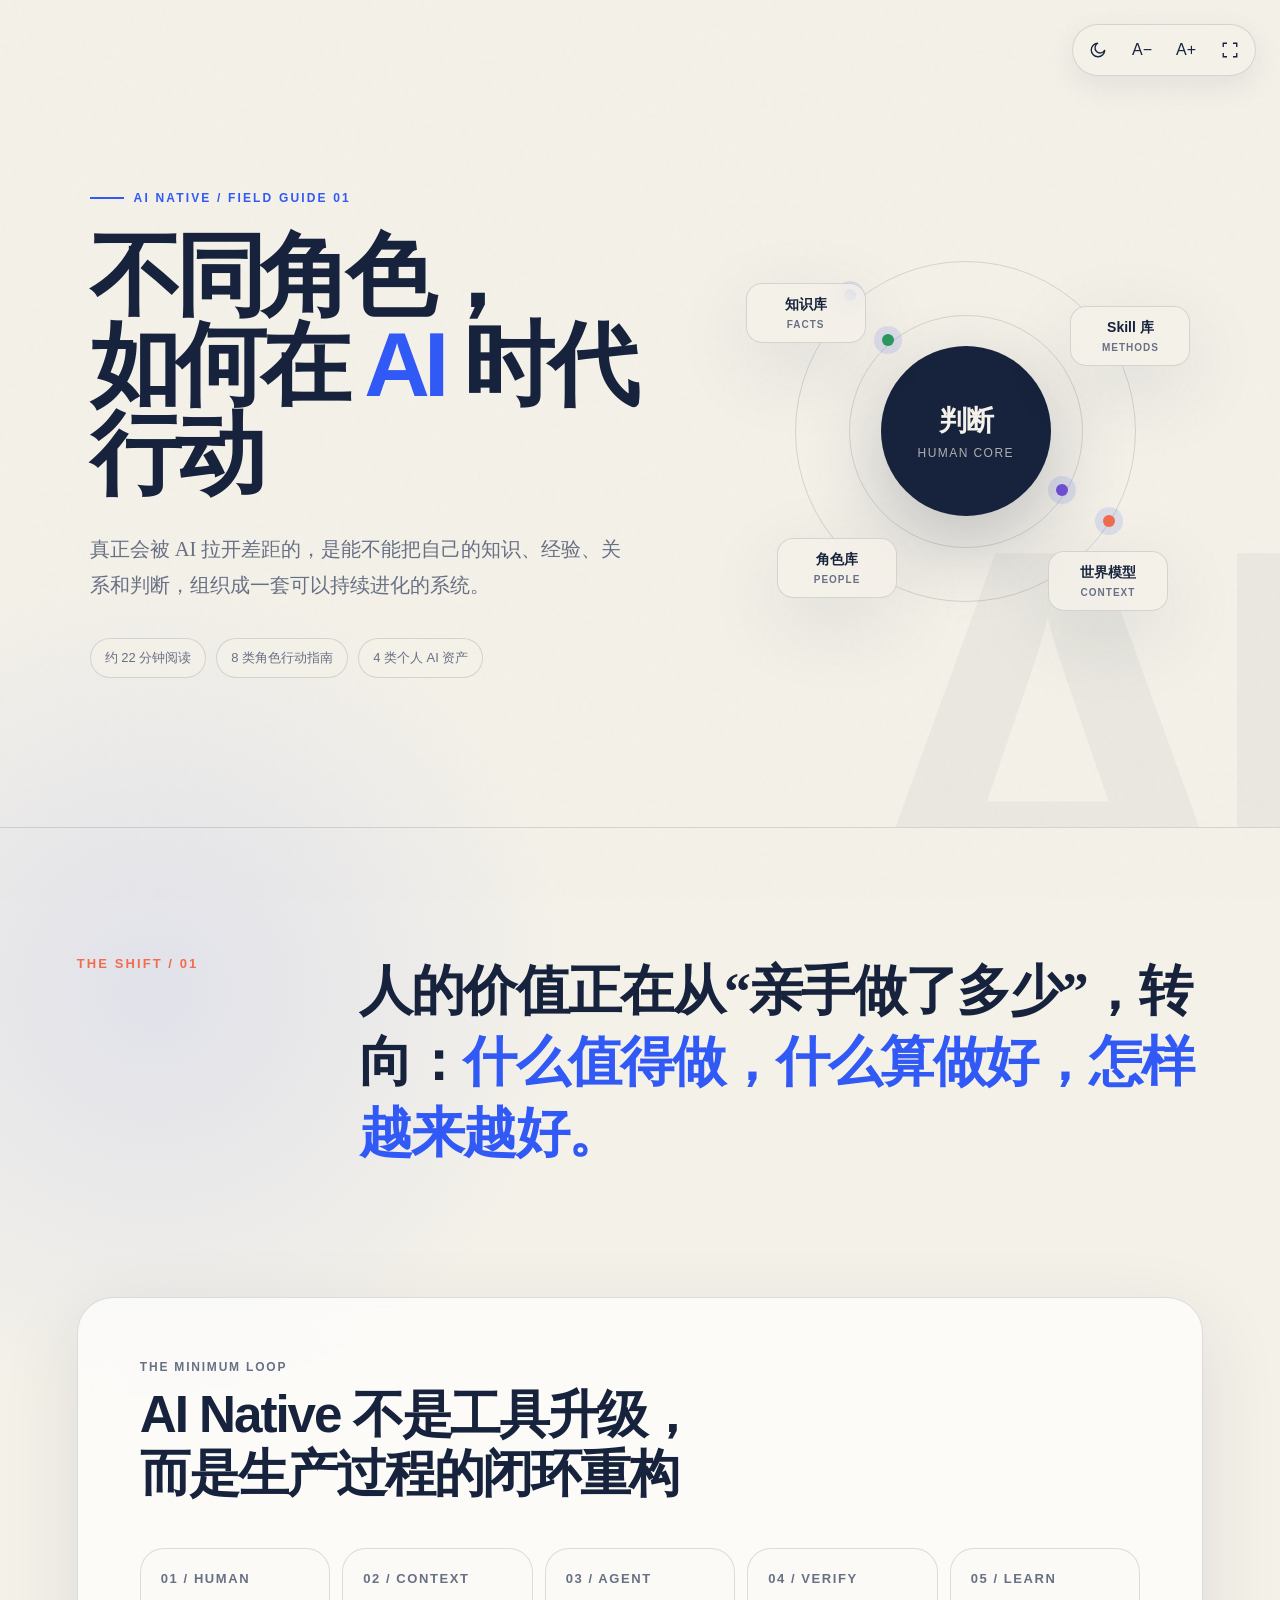
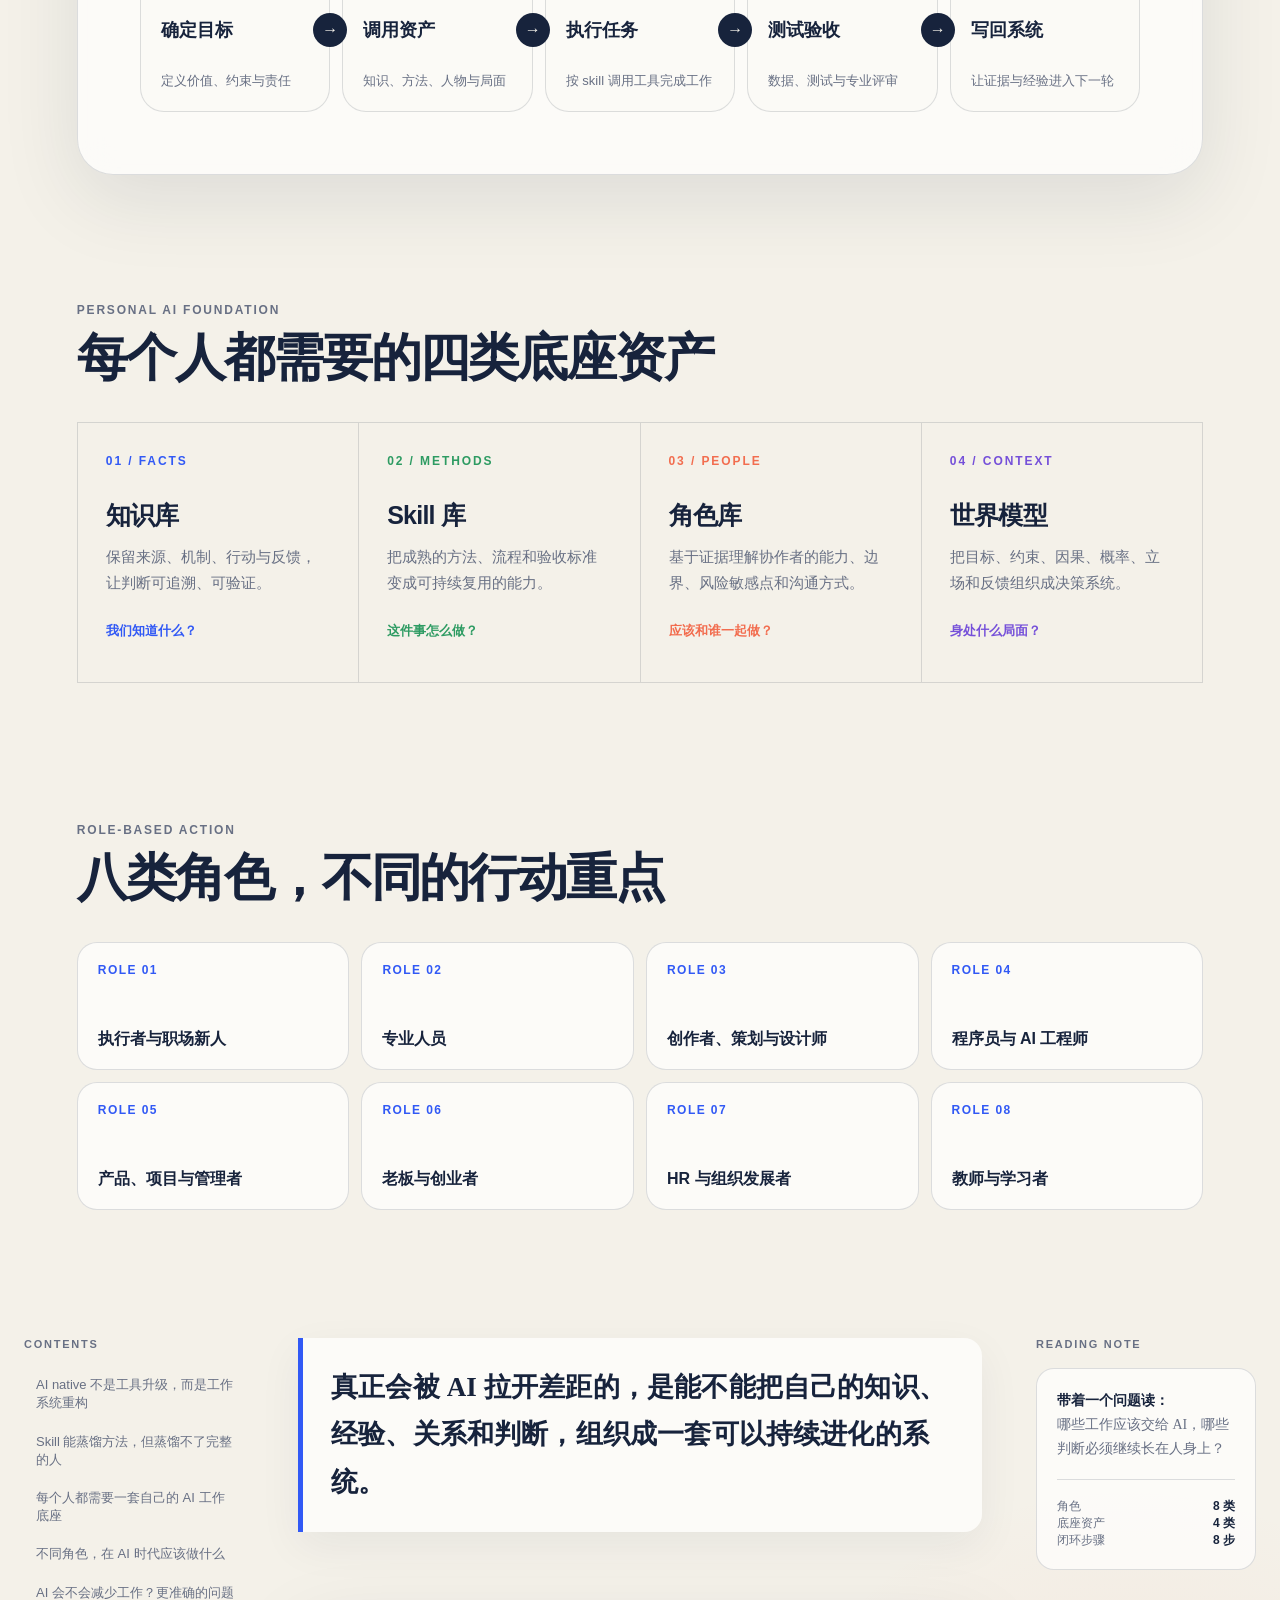
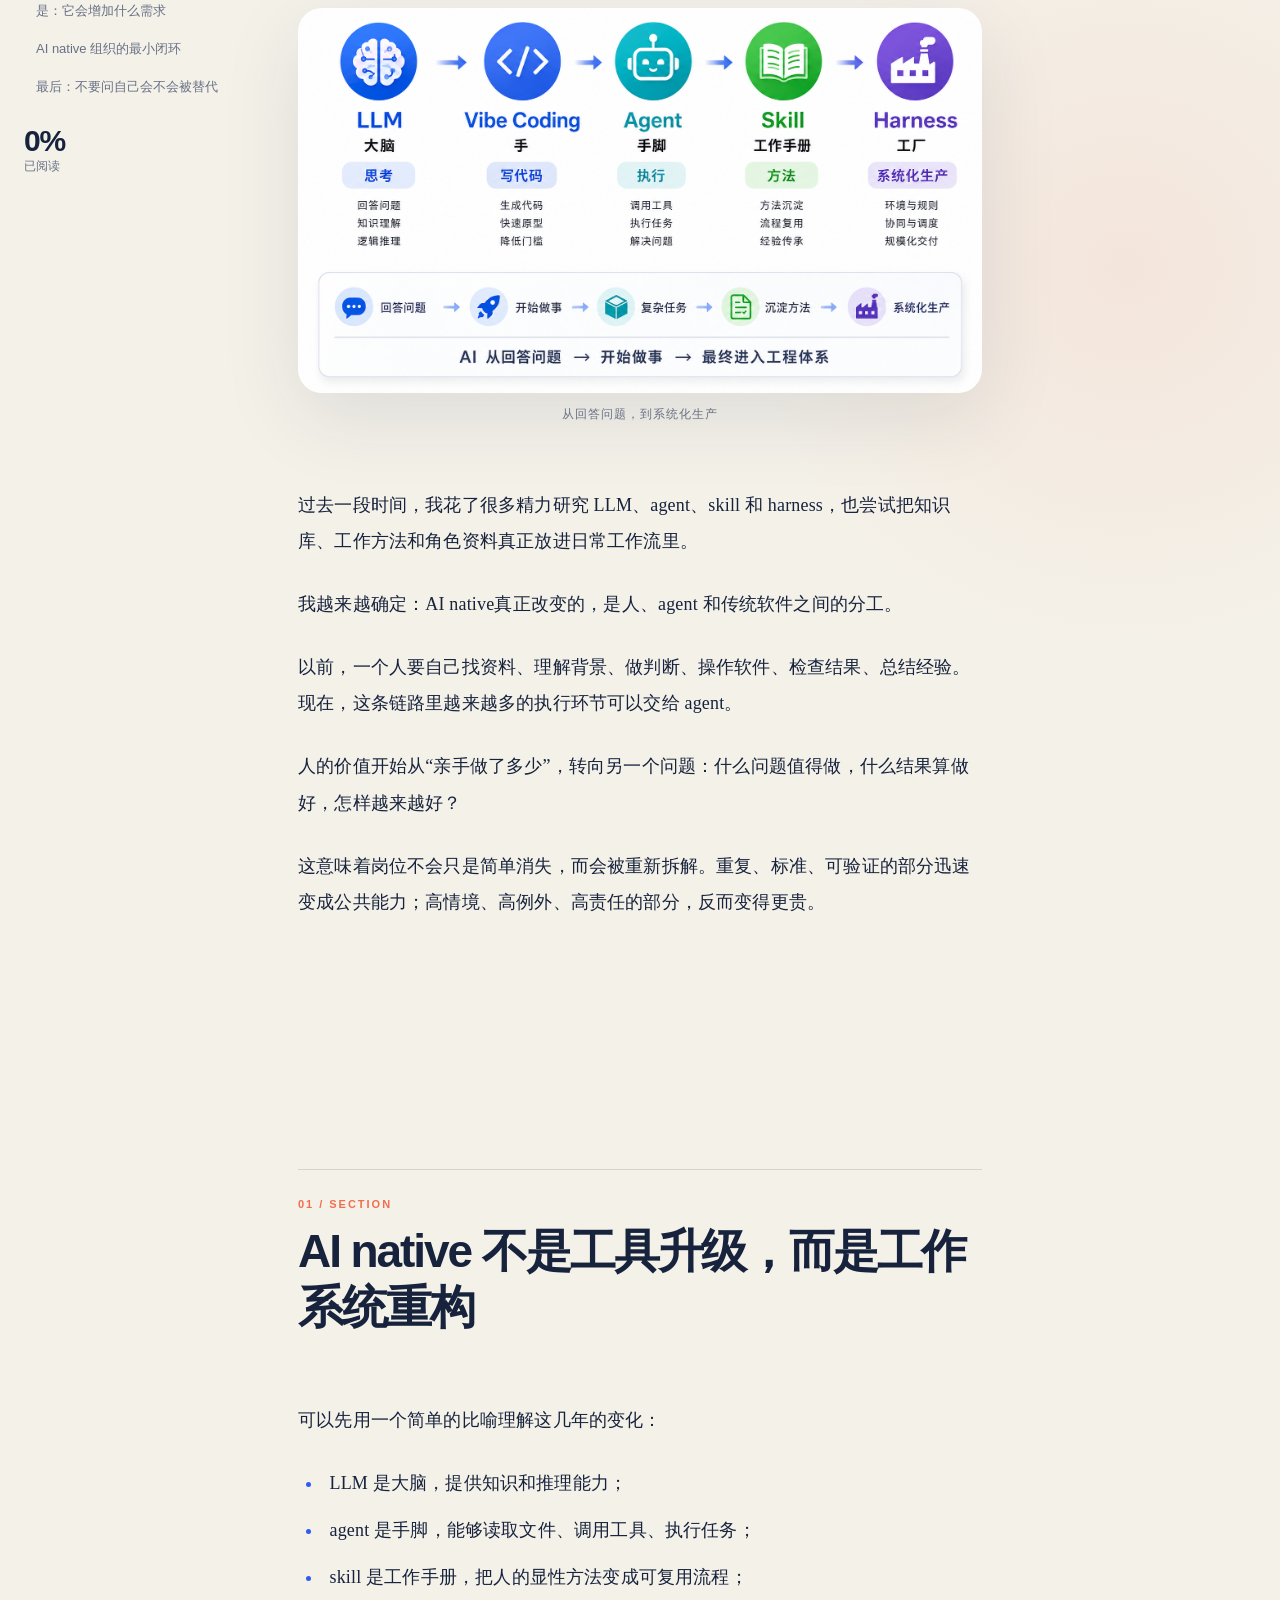
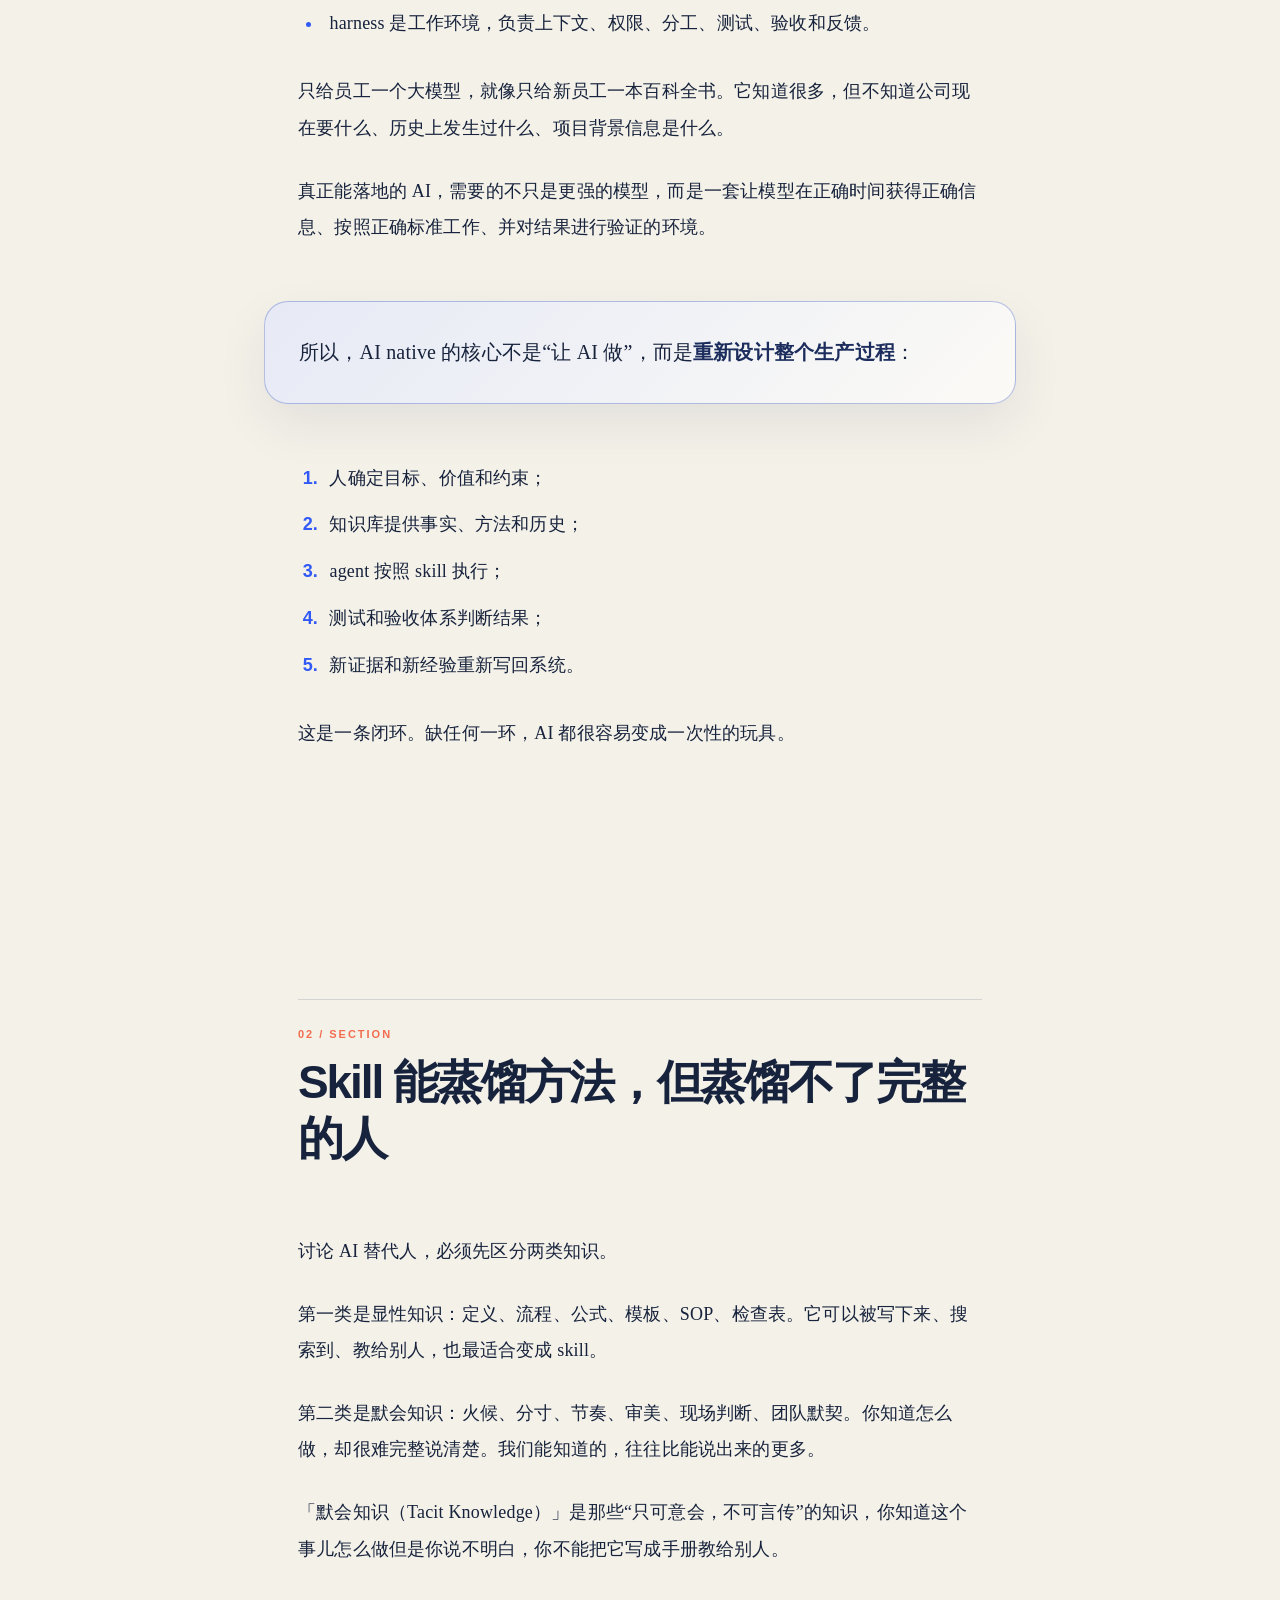
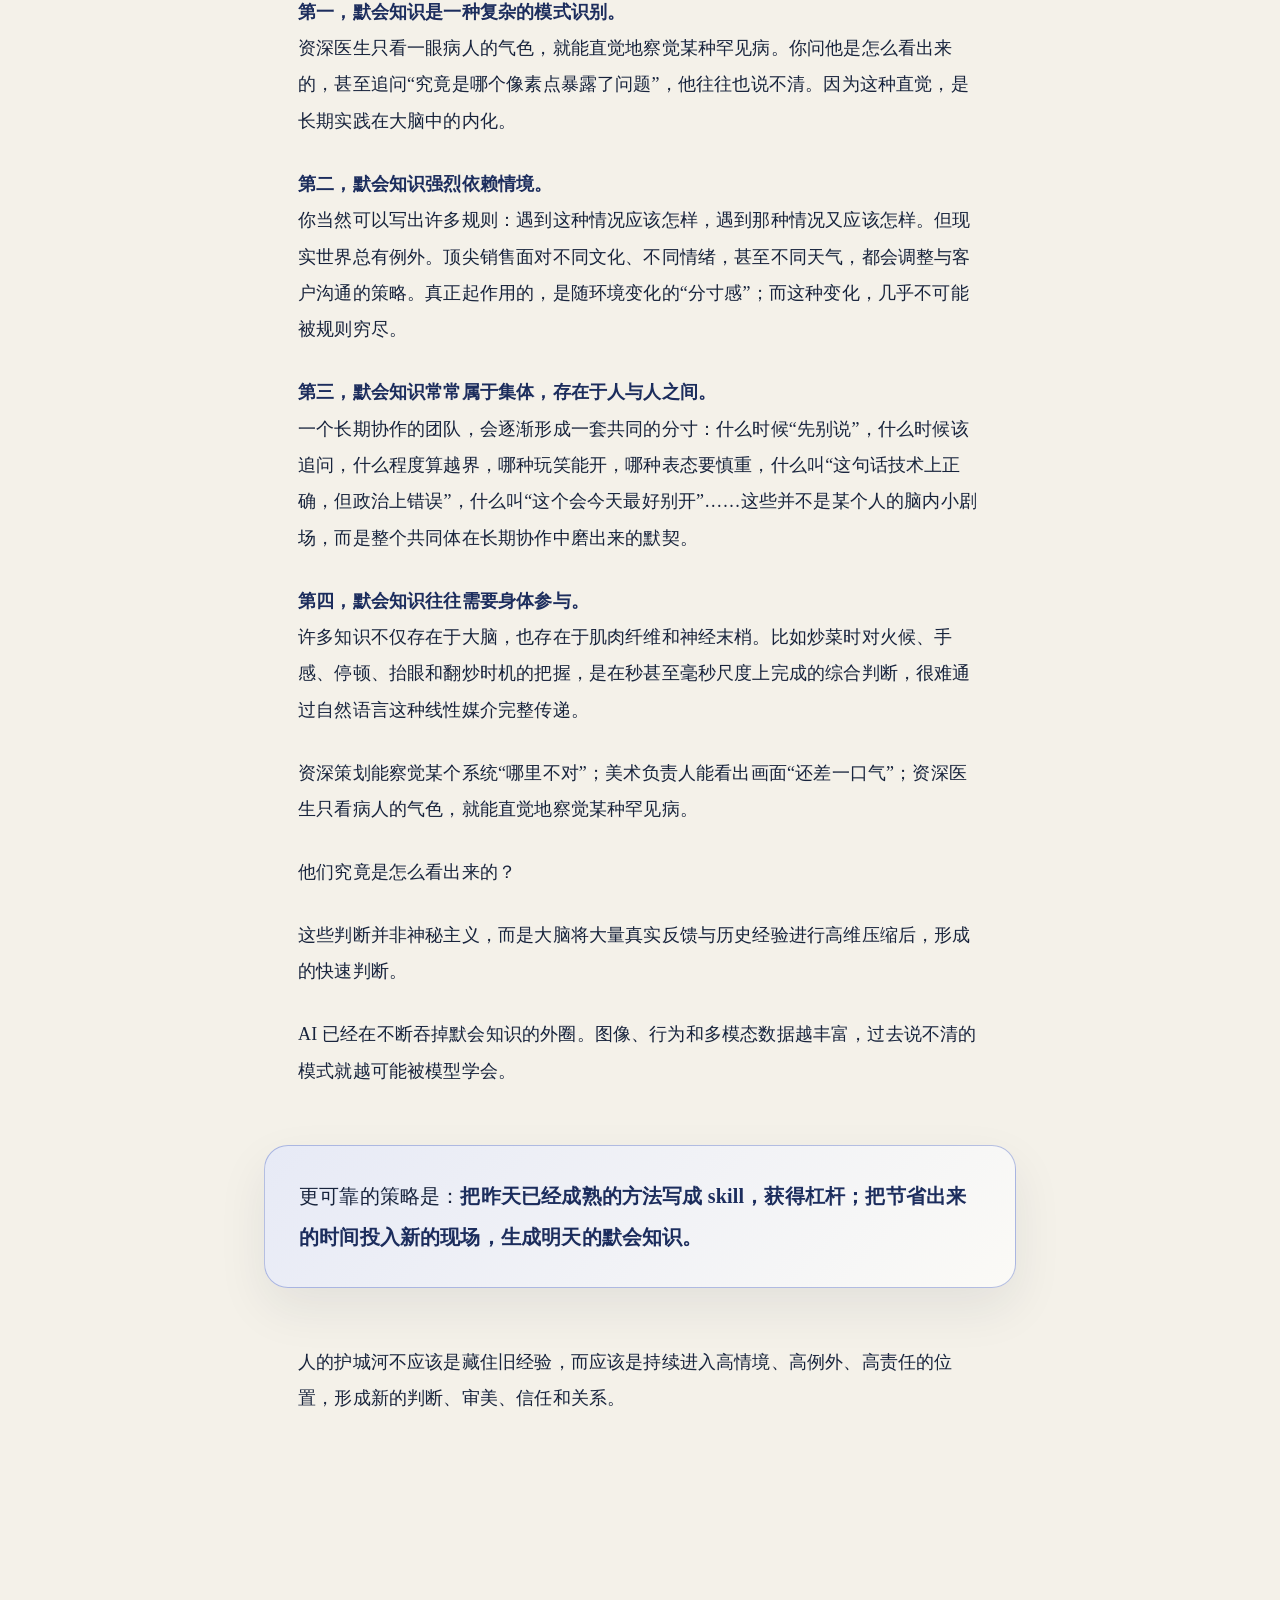
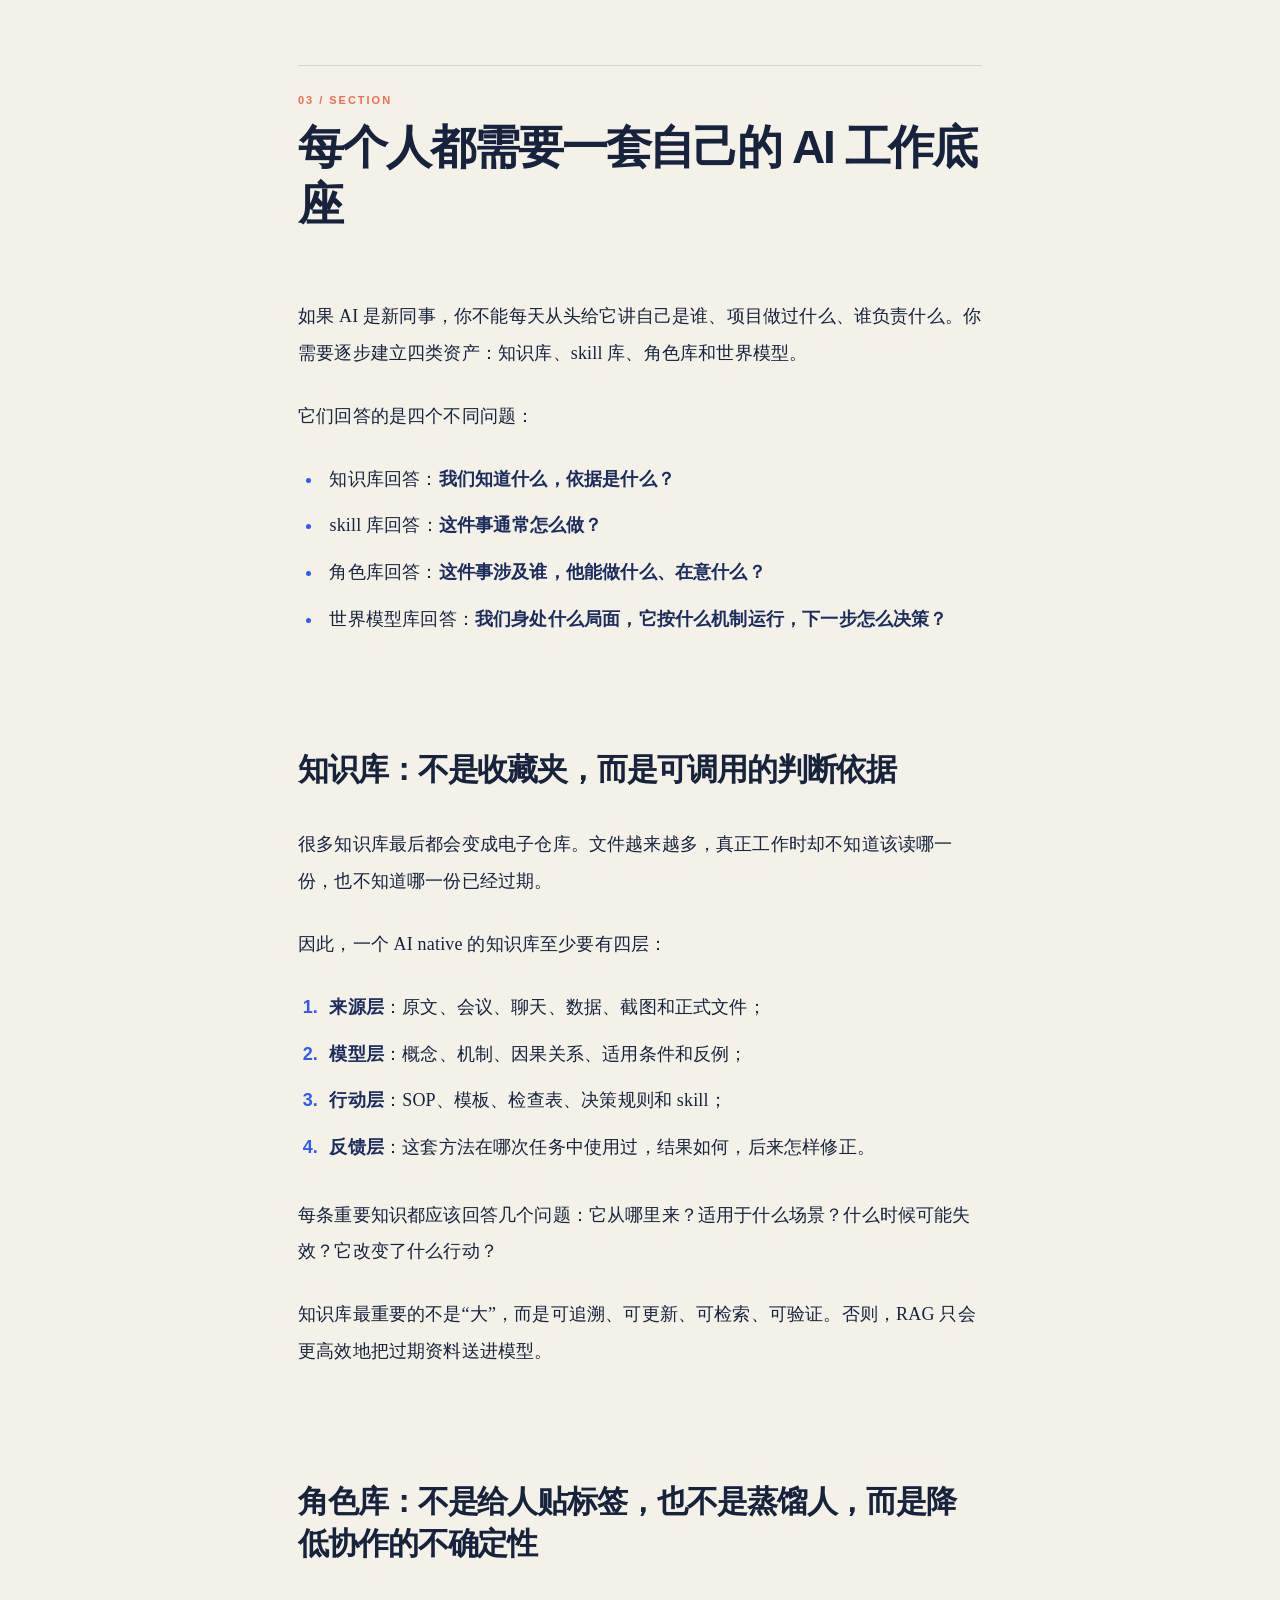
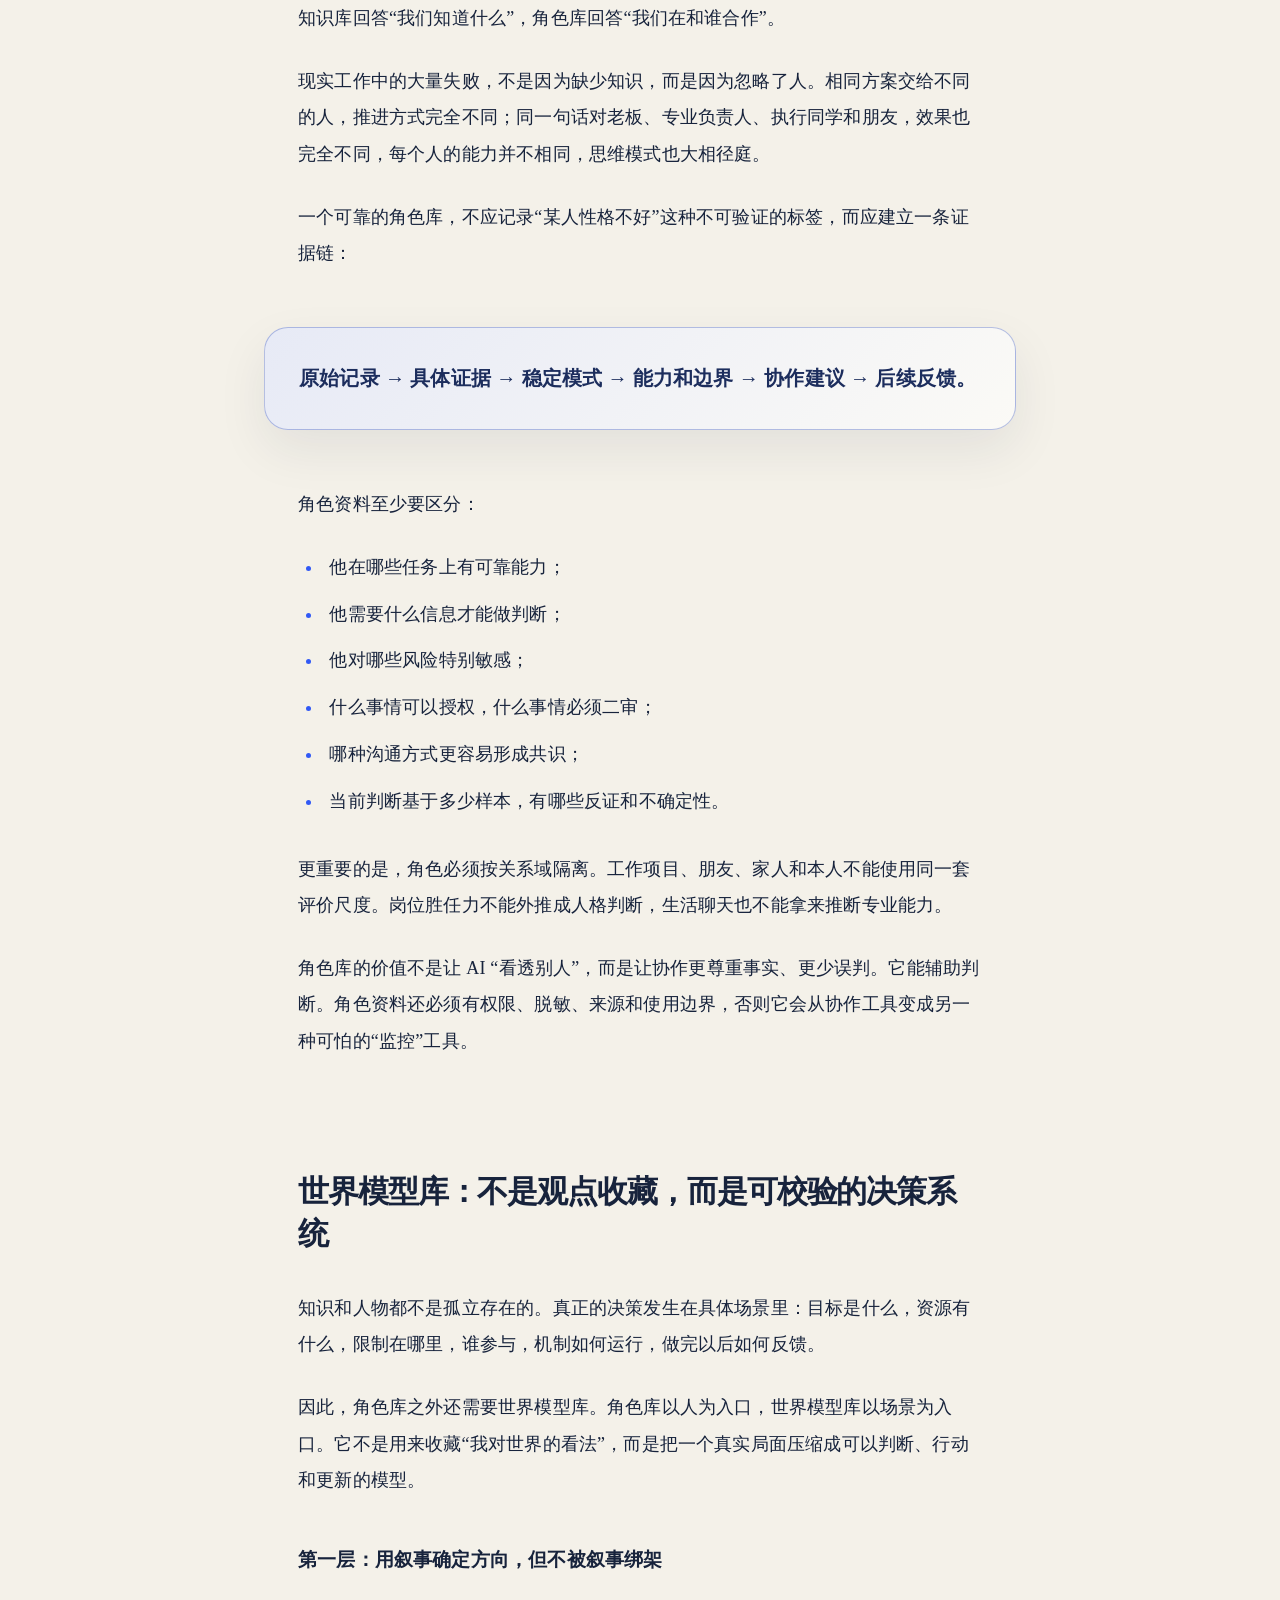
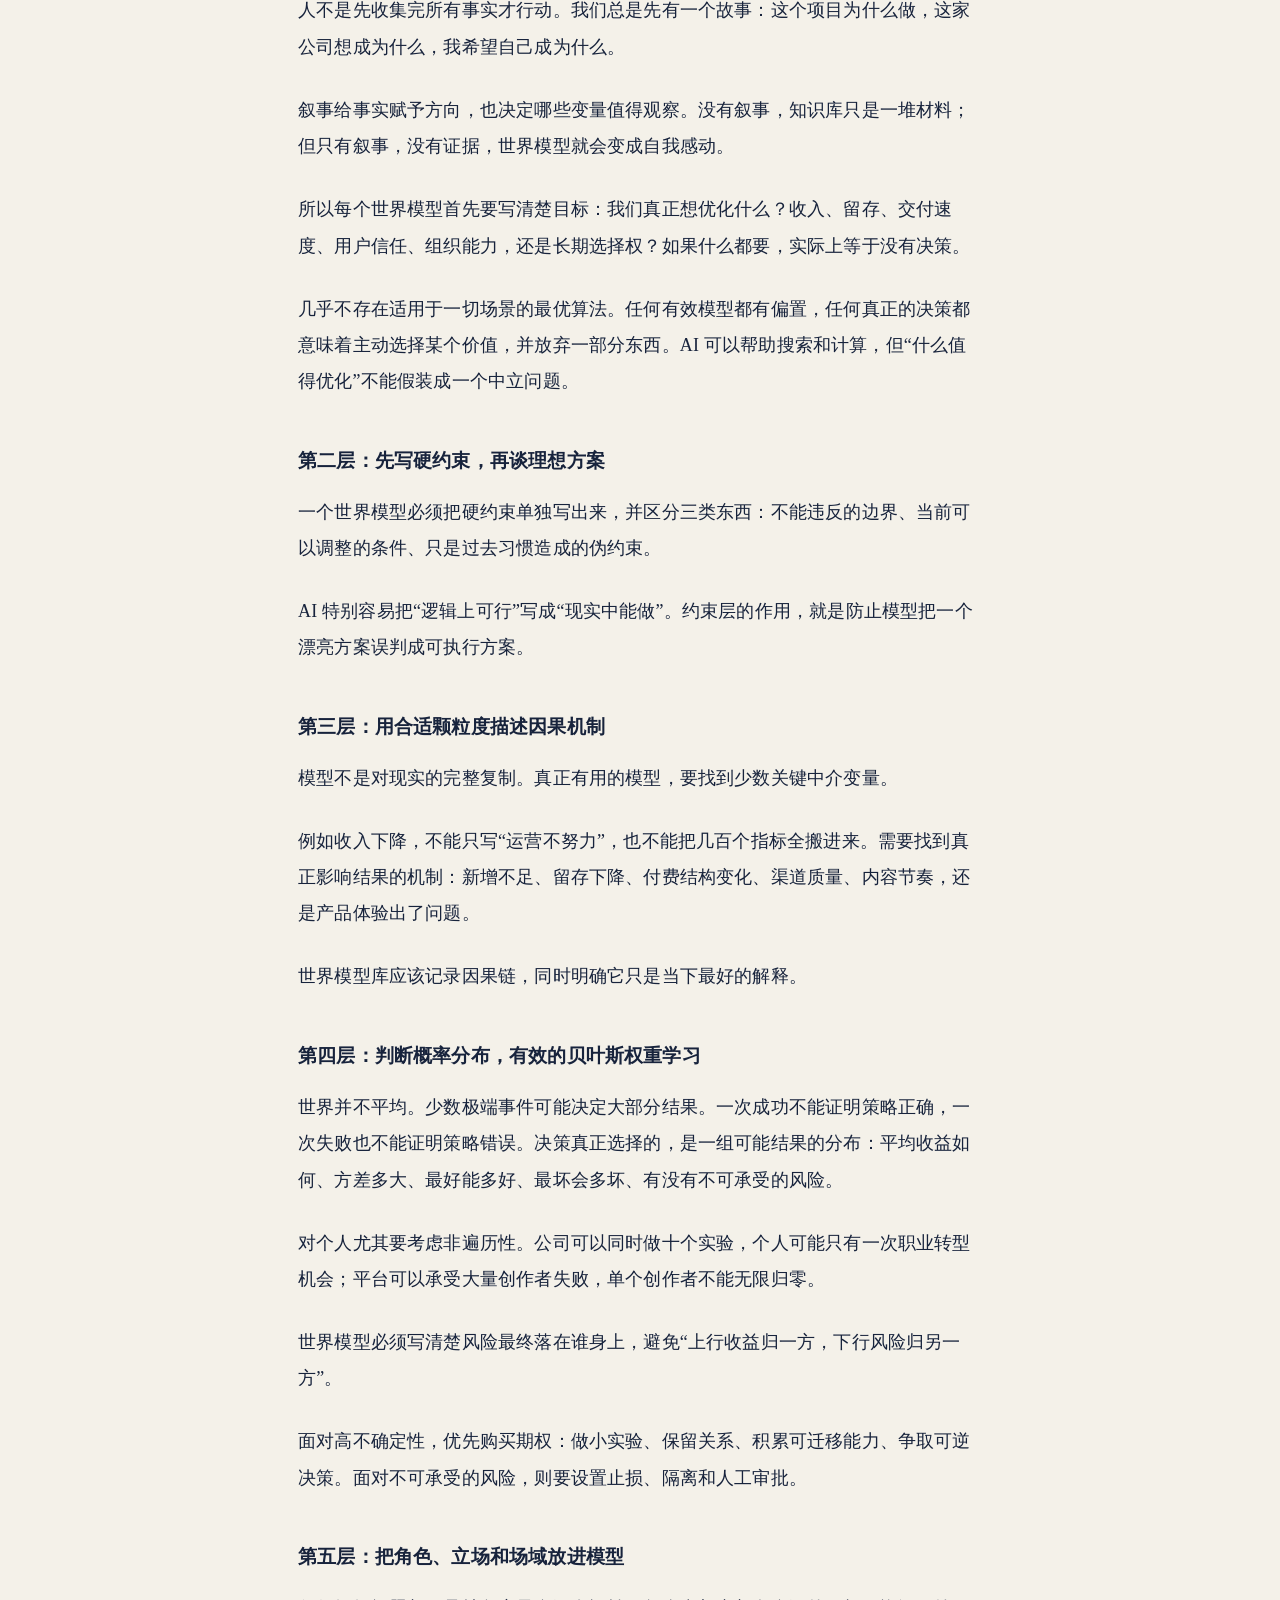
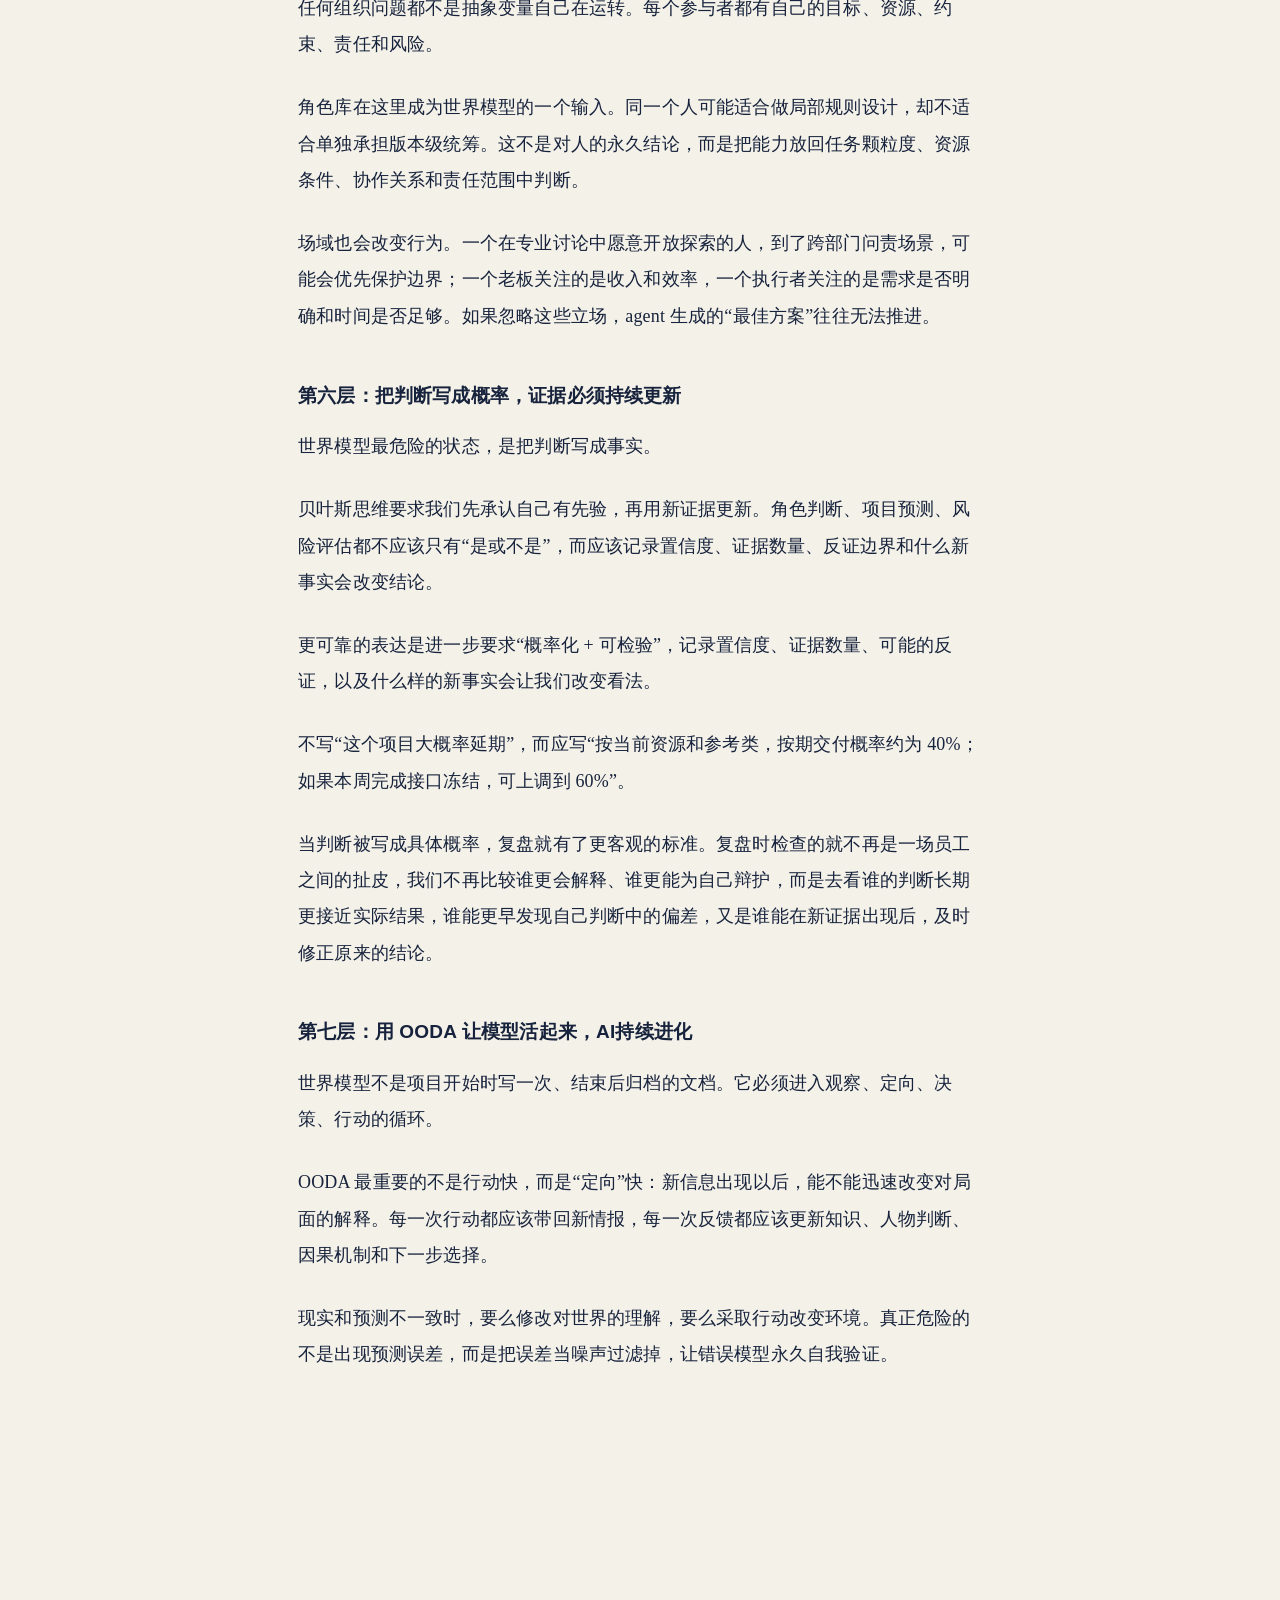
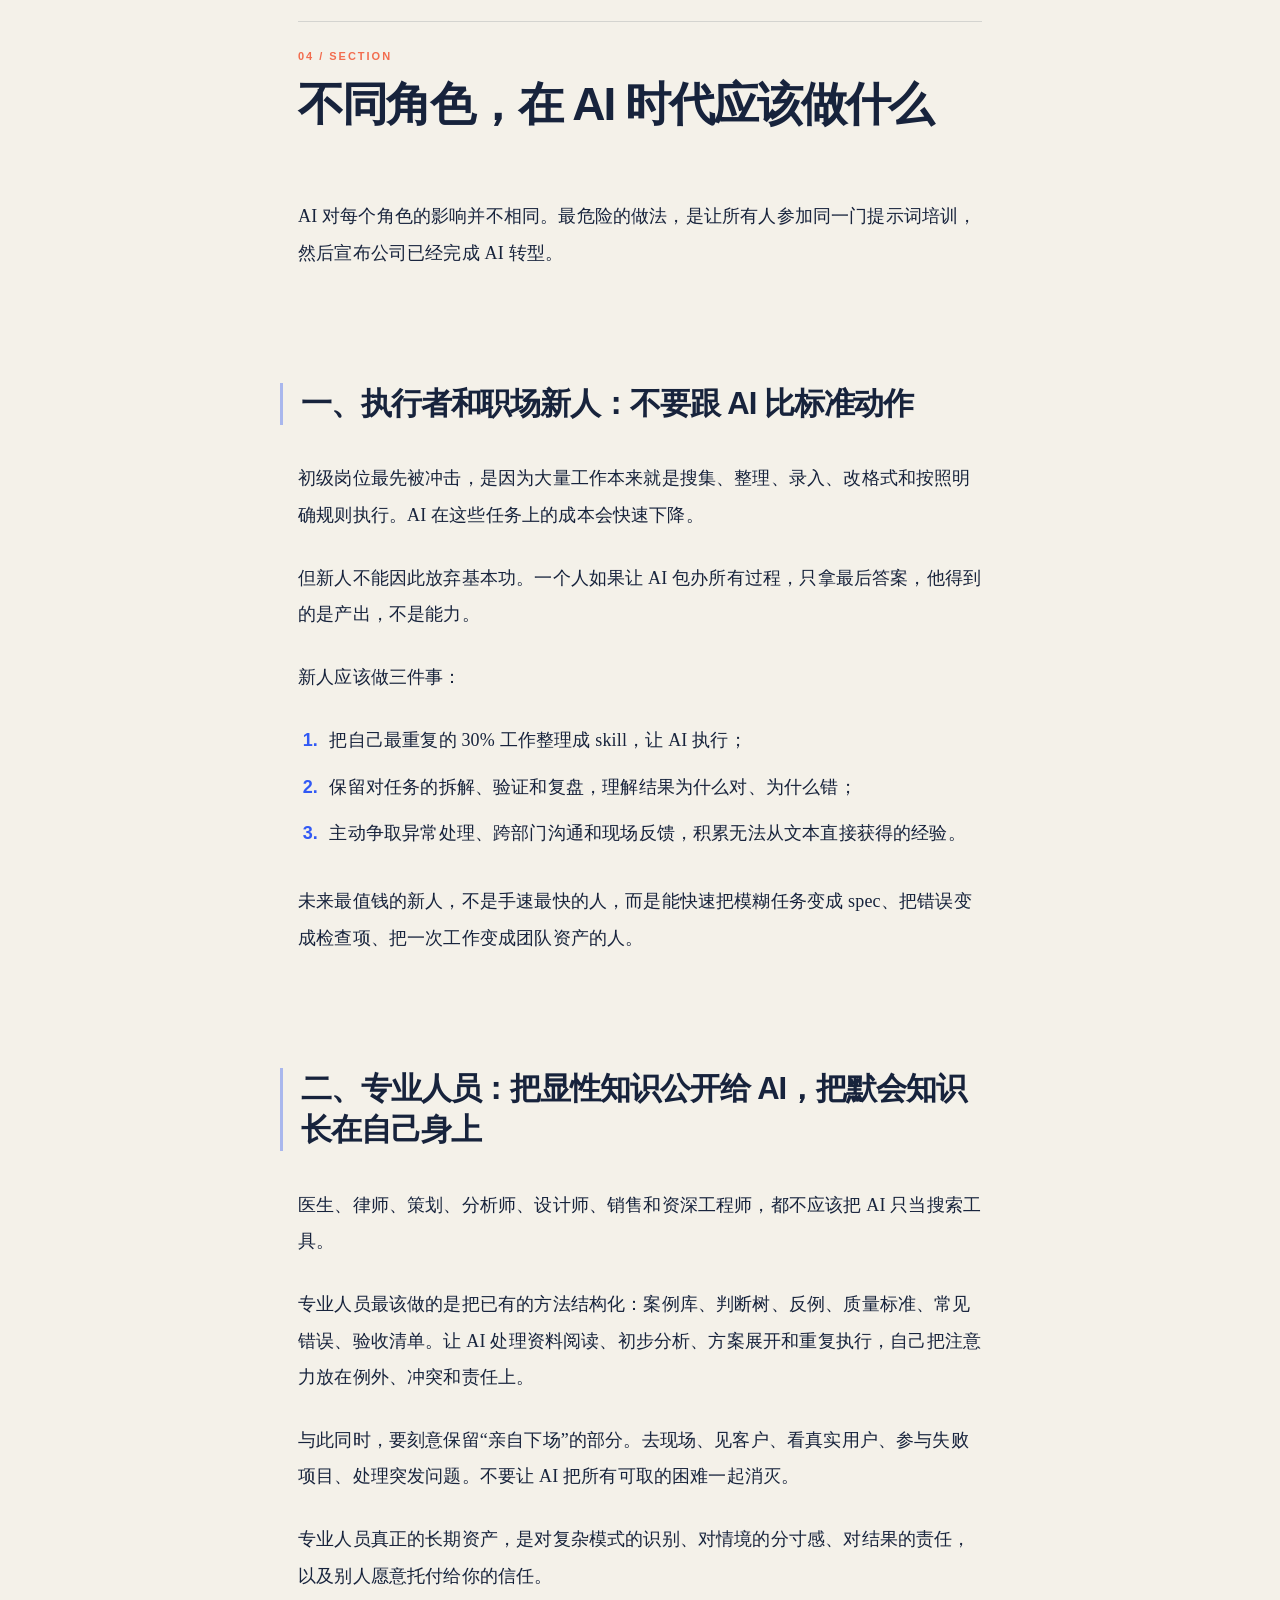
